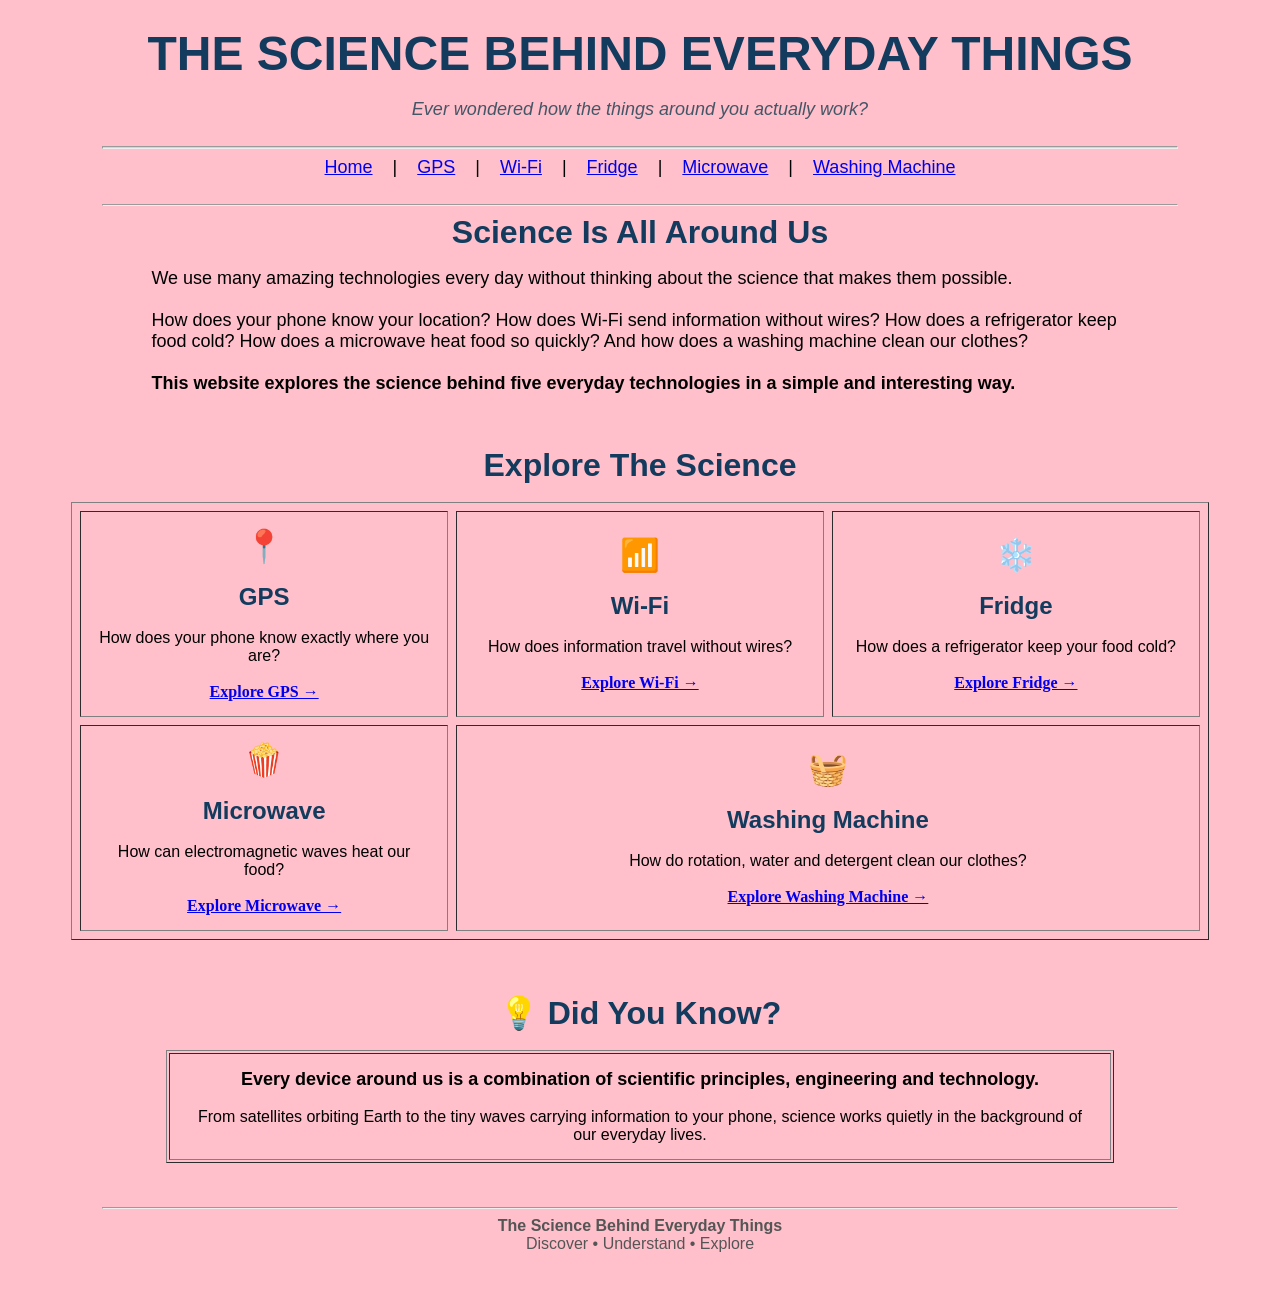
==== index.html @ 1e0223cb "Uploading Project" ====
<!DOCTYPE html>
<html>

<head>
    <title>The Science Behind Everyday Things</title>
</head>

<body bgcolor="pink">

    <!-- Header -->
    <center>
        <br>
        <font face="Arial" size="7" color="#123B5D">
            <b>THE SCIENCE BEHIND EVERYDAY THINGS</b>
        </font>

        <br><br>

        <font face="Arial" size="4" color="#456">
            <i>Ever wondered how the things around you actually work?</i>
        </font>

        <br><br>
        <hr width="85%" size="3">
    </center>


    <!-- Navigation -->
    <center>
        <font face="Arial" size="4">
            <a href="index.html">Home</a>
            &nbsp;&nbsp; | &nbsp;&nbsp;
            <a href="gps.html">GPS</a>
            &nbsp;&nbsp; | &nbsp;&nbsp;
            <a href="wifi.html">Wi-Fi</a>
            &nbsp;&nbsp; | &nbsp;&nbsp;
            <a href="fridge.html">Fridge</a>
            &nbsp;&nbsp; | &nbsp;&nbsp;
            <a href="microwave.html">Microwave</a>
            &nbsp;&nbsp; | &nbsp;&nbsp;
            <a href="washing-machine.html">Washing Machine</a>
        </font>
    </center>

    <br>
    <hr width="85%">


    <!-- Introduction -->
    <center>
        <font face="Arial" size="6" color="#123B5D">
            <b>Science Is All Around Us</b>
        </font>
    </center>

    <table width="80%" align="center" cellpadding="15">
        <tr>
            <td>
                <font face="Arial" size="4">
                    We use many amazing technologies every day without
                    thinking about the science that makes them possible.

                    <br><br>

                    How does your phone know your location?
                    How does Wi-Fi send information without wires?
                    How does a refrigerator keep food cold?
                    How does a microwave heat food so quickly?
                    And how does a washing machine clean our clothes?

                    <br><br>

                    <b>This website explores the science behind five
                    everyday technologies in a simple and interesting way.</b>
                </font>
            </td>
        </tr>
    </table>


    <br><br>

    <!-- Topics -->
    <center>
        <font face="Arial" size="6" color="#123B5D">
            <b>Explore The Science</b>
        </font>

        <br><br>

        <table border="1" cellpadding="15" cellspacing="8" width="90%">

            <tr>

                <!-- GPS -->
                <td align="center" width="20%">
                    <font size="6">📍</font>
                    <br><br>

                    <font face="Arial" size="5" color="#123B5D">
                        <b>GPS</b>
                    </font>

                    <br><br>

                    <font face="Arial" size="3">
                        How does your phone know exactly
                        where you are?
                    </font>

                    <br><br>

                    <a href="gps.html">
                        <b>Explore GPS →</b>
                    </a>
                </td>


                <!-- Wi-Fi -->
                <td align="center" width="20%">
                    <font size="6">📶</font>
                    <br><br>

                    <font face="Arial" size="5" color="#123B5D">
                        <b>Wi-Fi</b>
                    </font>

                    <br><br>

                    <font face="Arial" size="3">
                        How does information travel
                        without wires?
                    </font>

                    <br><br>

                    <a href="wifi.html">
                        <b>Explore Wi-Fi →</b>
                    </a>
                </td>


                <!-- Fridge -->
                <td align="center" width="20%">
                    <font size="6">❄️</font>
                    <br><br>

                    <font face="Arial" size="5" color="#123B5D">
                        <b>Fridge</b>
                    </font>

                    <br><br>

                    <font face="Arial" size="3">
                        How does a refrigerator keep
                        your food cold?
                    </font>

                    <br><br>

                    <a href="fridge.html">
                        <b>Explore Fridge →</b>
                    </a>
                </td>

            </tr>


            <tr>

                <!-- Microwave -->
                <td align="center" colspan="1">
                    <font size="6">🍿</font>
                    <br><br>

                    <font face="Arial" size="5" color="#123B5D">
                        <b>Microwave</b>
                    </font>

                    <br><br>

                    <font face="Arial" size="3">
                        How can electromagnetic waves
                        heat our food?
                    </font>

                    <br><br>

                    <a href="microwave.html">
                        <b>Explore Microwave →</b>
                    </a>
                </td>


                <!-- Washing Machine -->
                <td align="center" colspan="2">
                    <font size="6">🧺</font>
                    <br><br>

                    <font face="Arial" size="5" color="#123B5D">
                        <b>Washing Machine</b>
                    </font>

                    <br><br>

                    <font face="Arial" size="3">
                        How do rotation, water and detergent
                        clean our clothes?
                    </font>

                    <br><br>

                    <a href="washing-machine.html">
                        <b>Explore Washing Machine →</b>
                    </a>
                </td>

            </tr>

        </table>
    </center>


    <br><br><br>

    <!-- Did You Know -->
    <center>

        <font face="Arial" size="6" color="#123B5D">
            <b>💡 Did You Know?</b>
        </font>

        <br><br>

        <table border="1" cellpadding="15" width="75%">
            <tr>
                <td align="center">

                    <font face="Arial" size="4">
                        <b>
                            Every device around us is a combination
                            of scientific principles, engineering
                            and technology.
                        </b>
                    </font>

                    <br><br>

                    <font face="Arial" size="3">
                        From satellites orbiting Earth to the tiny
                        waves carrying information to your phone,
                        science works quietly in the background
                        of our everyday lives.
                    </font>

                </td>
            </tr>
        </table>

    </center>


    <br><br>

    <!-- Footer -->
    <hr width="85%">

    <center>
        <font face="Arial" size="3" color="#555555">
            <b>The Science Behind Everyday Things</b>
            <br>
            Discover • Understand • Explore
            <br><br>
        </font>
    </center>

    <br>

</body>
</html>
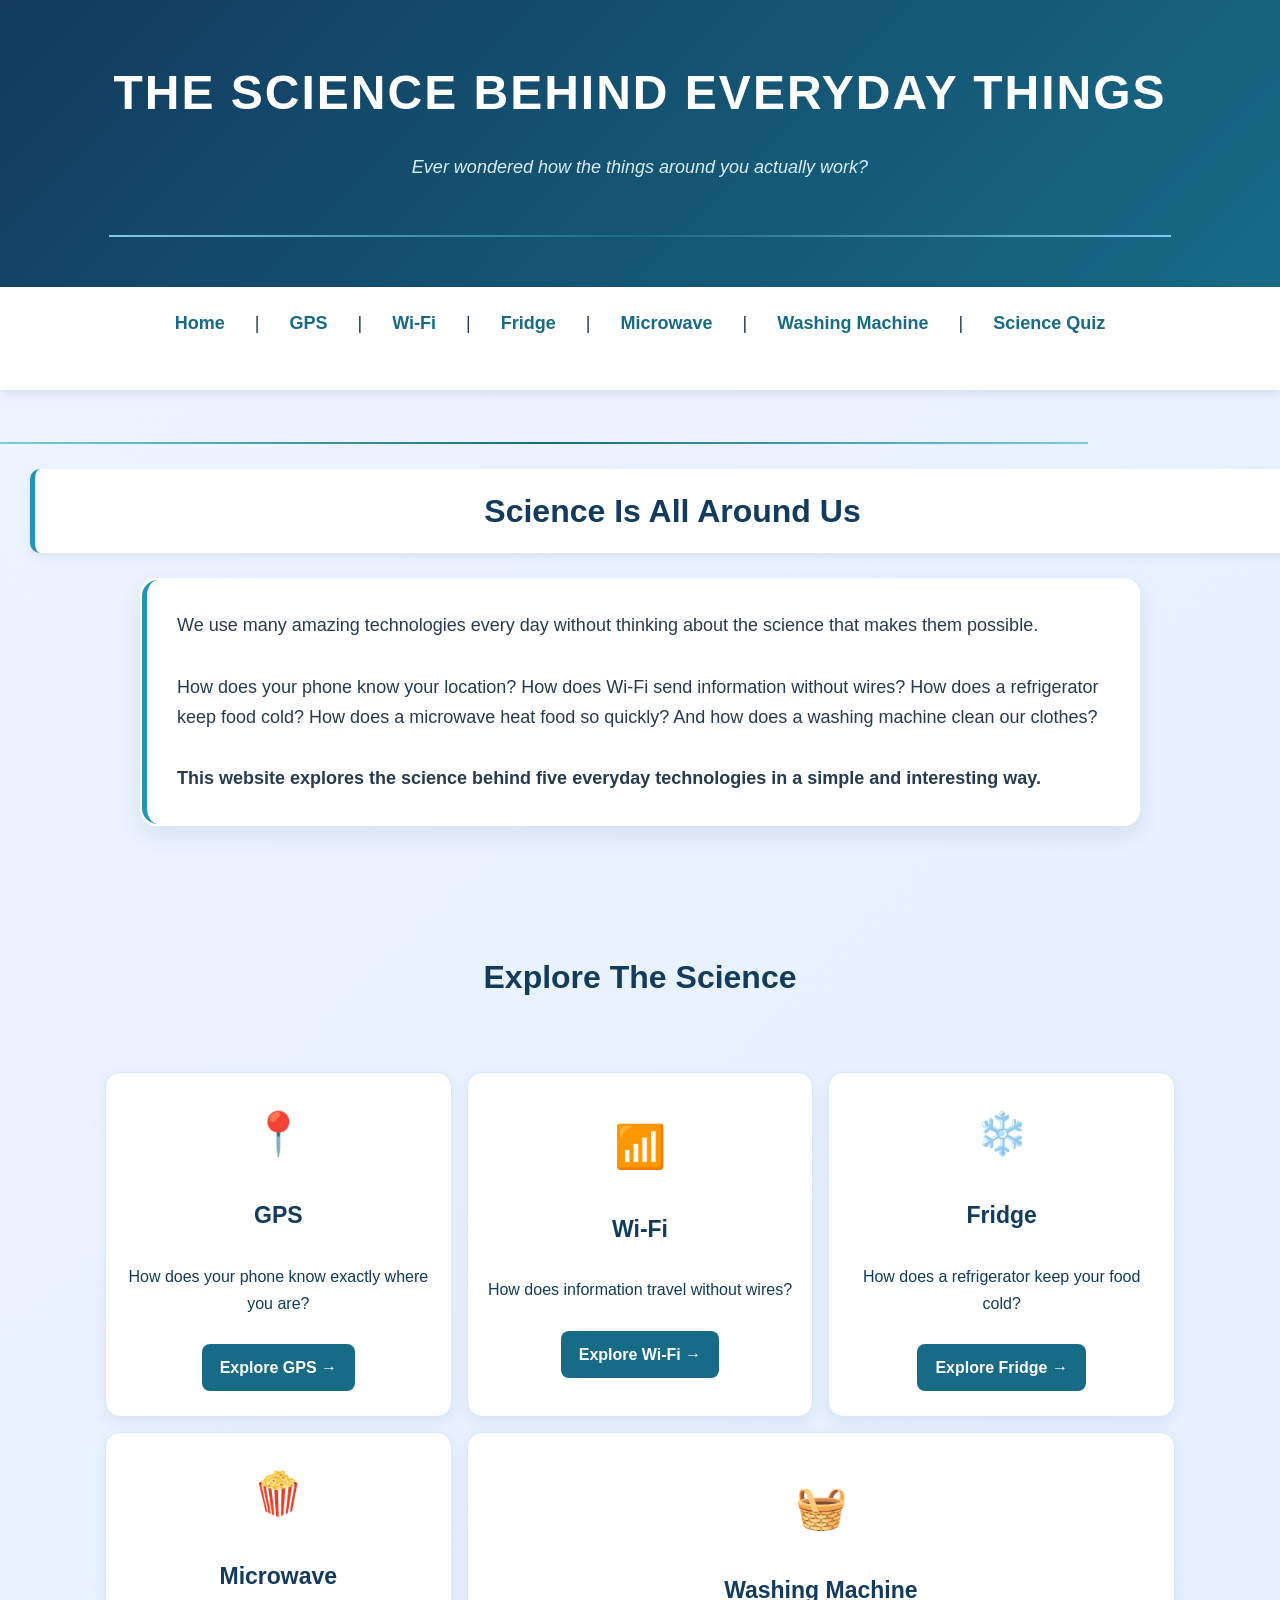
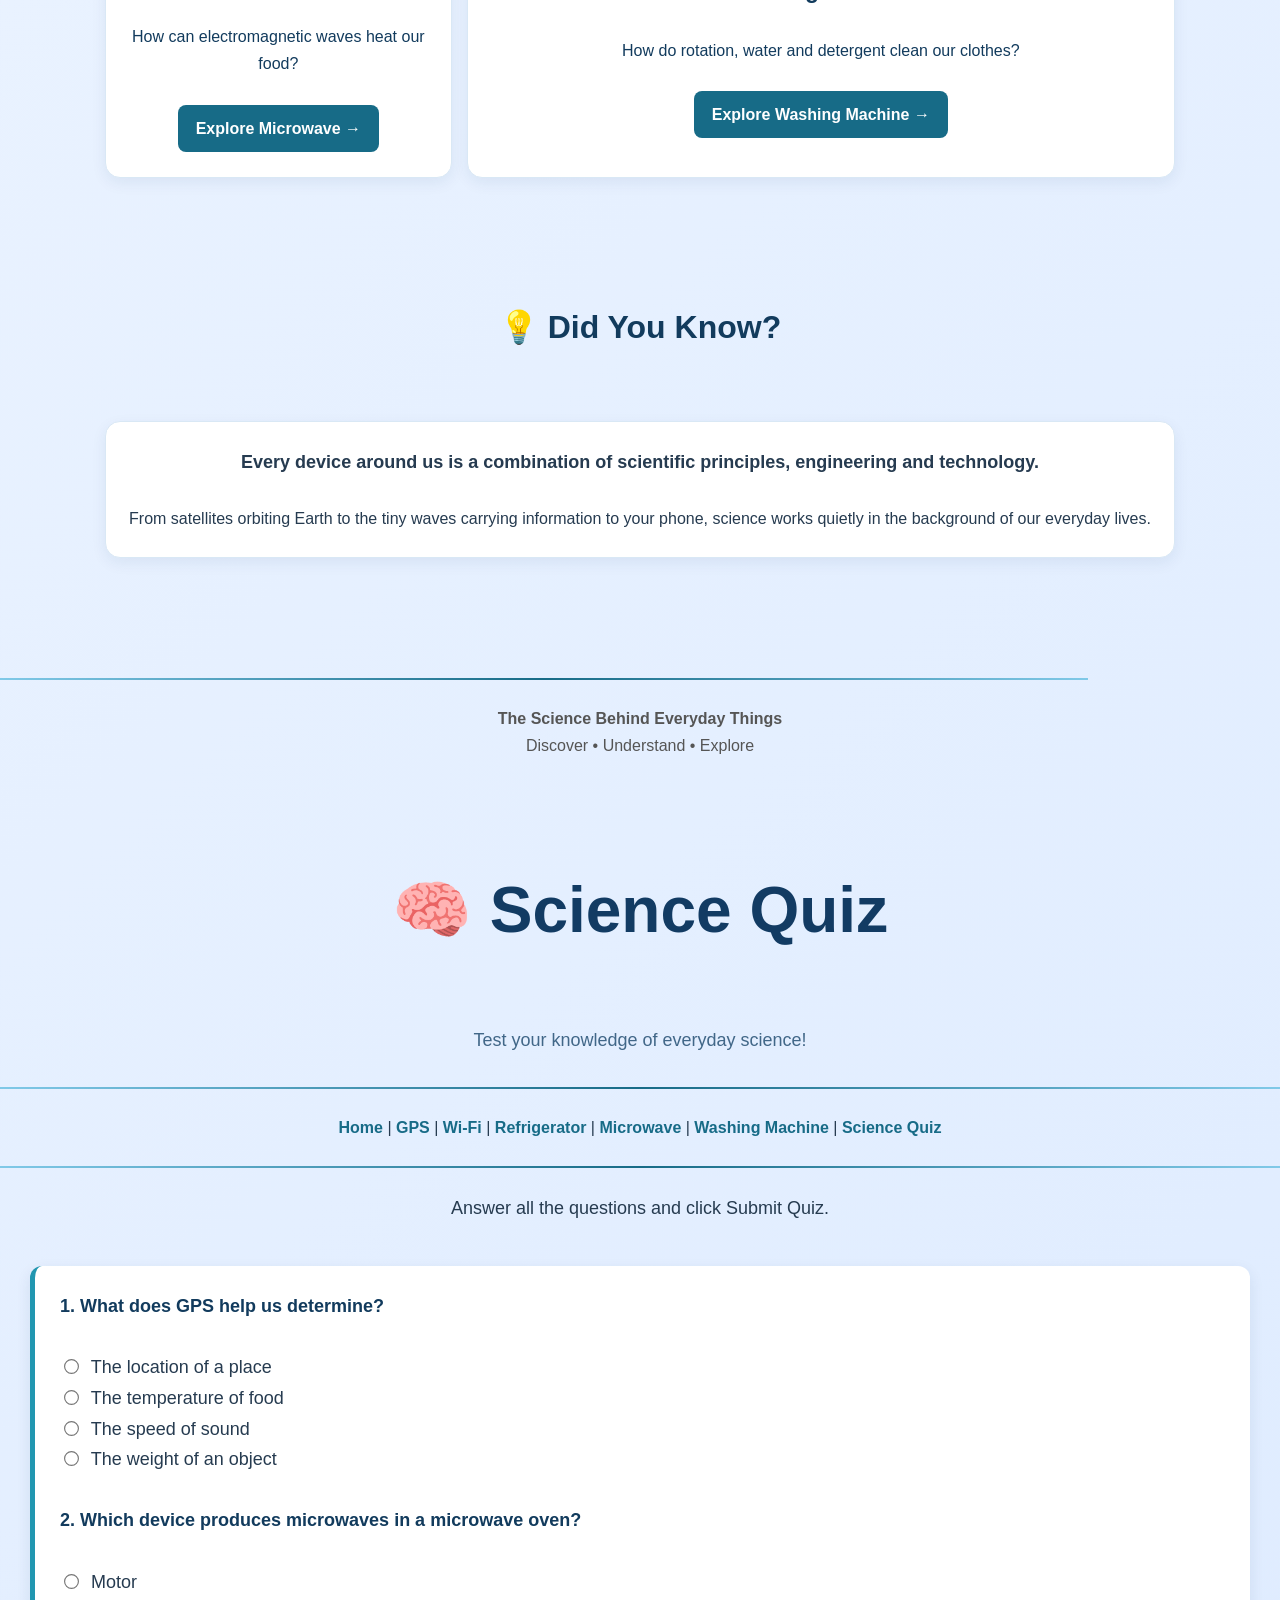
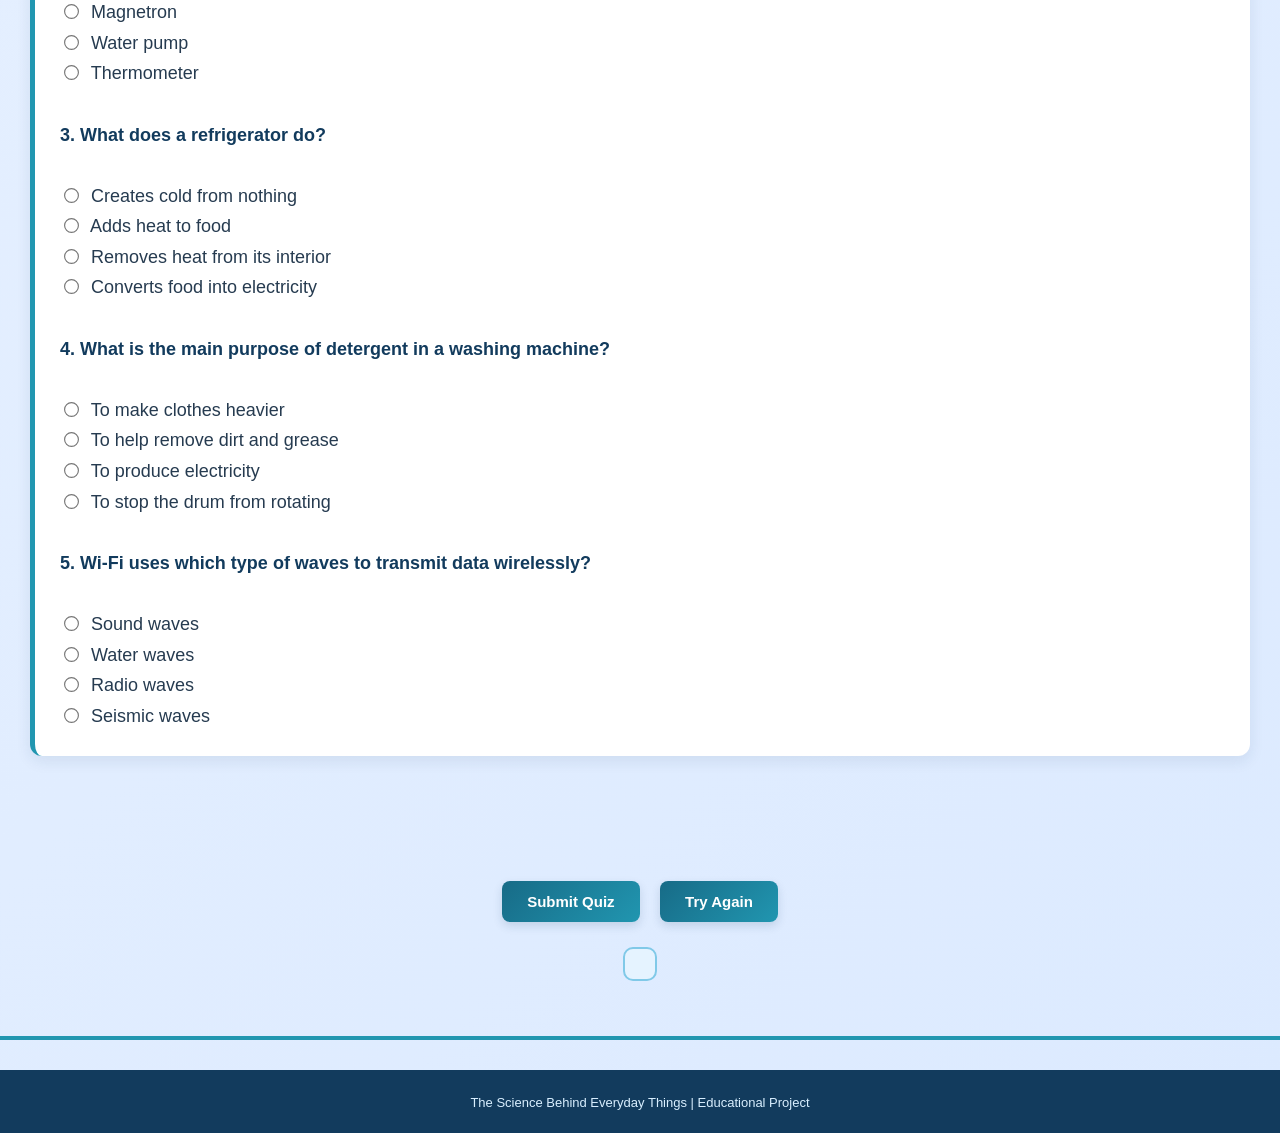
==== commit 166f33a1: "Updated" ====
--- a/index.html
+++ b/index.html
@@ -1,8 +1,278 @@
+
 <!DOCTYPE html>
 <html>
 
 <head>
     <title>The Science Behind Everyday Things</title>
+
+    <style>
+        /* ===== GLOBAL STYLING ===== */
+
+        * {
+            box-sizing: border-box;
+        }
+
+        body {
+            margin: 0;
+            padding: 0;
+            background: linear-gradient(135deg, #eef5ff, #dceaff);
+            font-family: Arial, sans-serif;
+            color: #263b50;
+            line-height: 1.7;
+        }
+
+        center {
+            width: 100%;
+        }
+
+        /* ===== MAIN HEADER ===== */
+
+        body > center:first-child {
+            padding: 45px 20px 25px;
+            background: linear-gradient(135deg, #123b5d, #176b87);
+            color: white;
+        }
+
+        body > center:first-child font[size="7"] {
+            color: white !important;
+            letter-spacing: 2px;
+            line-height: 1.3;
+        }
+
+        body > center:first-child font[size="4"] {
+            color: #d8efff !important;
+        }
+
+        hr {
+            border: none;
+            height: 2px;
+            background: linear-gradient(to right, transparent, #80c9e8, transparent);
+            margin: 25px auto;
+        }
+
+        /* ===== NAVIGATION BAR ===== */
+
+        body > center:nth-of-type(2) {
+            background: #ffffff;
+            padding: 20px 10px;
+            box-shadow: 0 4px 15px rgba(18, 59, 93, 0.10);
+            position: sticky;
+            top: 0;
+            z-index: 100;
+        }
+
+        a {
+            color: #176b87;
+            text-decoration: none;
+            font-weight: bold;
+            transition: all 0.3s ease;
+        }
+
+        body > center:nth-of-type(2) a {
+            padding: 9px 13px;
+            border-radius: 7px;
+        }
+
+        a:hover {
+            color: #ffffff;
+            background: #176b87;
+        }
+
+        /* ===== SECTION HEADINGS ===== */
+
+        body > center:nth-of-type(3),
+        body > center:nth-of-type(4) {
+            margin-top: 45px;
+        }
+
+        body > center:nth-of-type(3) font,
+        body > center:nth-of-type(4) font {
+            color: #123b5d !important;
+        }
+
+        /* ===== INTRODUCTION SECTION ===== */
+
+        table {
+            border-collapse: separate;
+        }
+
+        body > table {
+            width: 80%;
+            max-width: 1000px;
+            margin: 25px auto;
+            background: #ffffff;
+            border-radius: 16px;
+            box-shadow: 0 8px 25px rgba(18, 59, 93, 0.10);
+            overflow: hidden;
+        }
+
+        body > table td {
+            padding: 30px;
+            border-left: 5px solid #2196b0;
+            border-radius: 16px;
+        }
+
+        /* ===== TOPIC CARDS ===== */
+
+        body table[border="1"] {
+            width: 90%;
+            max-width: 1100px;
+            margin: 25px auto;
+            border: none;
+            border-spacing: 15px;
+        }
+
+        body table[border="1"] td {
+            background: #ffffff;
+            border: 1px solid #d9e8f5;
+            border-radius: 15px;
+            padding: 25px 18px;
+            vertical-align: middle;
+            box-shadow: 0 5px 15px rgba(18, 59, 93, 0.07);
+            transition: transform 0.3s ease, box-shadow 0.3s ease;
+        }
+
+        body table[border="1"] td:hover {
+            transform: translateY(-8px);
+            box-shadow: 0 12px 25px rgba(18, 59, 93, 0.16);
+            border-color: #55b9d8;
+        }
+
+        body table[border="1"] td font[size="6"] {
+            font-size: 42px;
+        }
+
+        body table[border="1"] td font[size="5"] {
+            color: #123b5d !important;
+            font-size: 23px;
+        }
+
+        body table[border="1"] td a {
+            display: inline-block;
+            background: #176b87;
+            color: #ffffff;
+            padding: 10px 18px;
+            border-radius: 8px;
+            transition: all 0.3s ease;
+        }
+
+        body table[border="1"] td a:hover {
+            background: #123b5d;
+            transform: scale(1.05);
+        }
+
+        /* ===== DID YOU KNOW SECTION ===== */
+
+        body > center:nth-last-of-type(2) {
+            margin-top: 45px;
+        }
+
+        body > center:nth-last-of-type(2) font[size="6"] {
+            color: #123b5d !important;
+        }
+
+        body > center:nth-last-of-type(2) table {
+            width: 75%;
+            max-width: 900px;
+            margin: 20px auto;
+            background: linear-gradient(135deg, #ffffff, #e4f4ff);
+            border: none;
+            border-radius: 15px;
+            box-shadow: 0 8px 22px rgba(18, 59, 93, 0.10);
+        }
+
+        body > center:nth-last-of-type(2) table td {
+            padding: 30px;
+        }
+
+        /* ===== FOOTER ===== */
+
+        body > hr:last-of-type {
+            margin-top: 55px;
+            margin-bottom: 0;
+            width: 100%;
+            height: 4px;
+            background: #2196b0;
+        }
+
+        body > center:last-of-type {
+            background: #123b5d;
+            padding: 30px 15px;
+            color: #ffffff;
+        }
+
+        body > center:last-of-type font {
+            color: #dceeff !important;
+        }
+
+        /* ===== RESPONSIVE DESIGN ===== */
+
+        @media (max-width: 768px) {
+
+            body > center:first-child font[size="7"] {
+                font-size: 28px;
+            }
+
+            body > center:nth-of-type(2) {
+                position: relative;
+                line-height: 2.5;
+            }
+
+            body > table {
+                width: 92%;
+            }
+
+            body table[border="1"] {
+                width: 95%;
+                border-spacing: 8px;
+            }
+
+            body table[border="1"] td {
+                padding: 15px 8px;
+            }
+
+            body > center:nth-last-of-type(2) table {
+                width: 90%;
+            }
+
+            body > center:nth-last-of-type(2) table td {
+                padding: 20px;
+            }
+        }
+
+        @media (max-width: 480px) {
+
+            body > center:first-child {
+                padding: 30px 12px;
+            }
+
+            body > center:first-child font[size="7"] {
+                font-size: 23px;
+            }
+
+            body table[border="1"] {
+                border-spacing: 5px;
+            }
+
+            body table[border="1"] td {
+                padding: 12px 5px;
+            }
+
+            body table[border="1"] td font[size="3"] {
+                font-size: 12px;
+            }
+
+            body table[border="1"] td font[size="5"] {
+                font-size: 17px;
+            }
+
+            body table[border="1"] td a {
+                padding: 8px;
+                font-size: 12px;
+            }
+        }
+
+    </style>
 </head>
 
 <body bgcolor="pink">
@@ -24,7 +294,7 @@
         <hr width="85%" size="3">
     </center>
 
-
+    
     <!-- Navigation -->
     <center>
         <font face="Arial" size="4">
@@ -39,6 +309,12 @@
             <a href="microwave.html">Microwave</a>
             &nbsp;&nbsp; | &nbsp;&nbsp;
             <a href="washing-machine.html">Washing Machine</a>
+            &nbsp;&nbsp; | &nbsp;&nbsp;
+            <a href="quiz.html">Science Quiz</a>
+            <br><br>
+
+        
+    
         </font>
     </center>
 
@@ -275,6 +551,329 @@
     </center>
 
     <br>
+    <!DOCTYPE html>
+<html>
+<head>
+    <title>Science Quiz</title>
+
+    <style>
+        body {
+            margin: 0;
+            padding: 0;
+            font-family: Arial, sans-serif;
+            background: linear-gradient(135deg, #eef5ff, #dceaff);
+            color: #263b50;
+            line-height: 1.7;
+        }
+
+        /* Header */
+        body > center:first-of-type {
+            background: linear-gradient(135deg, #123b5d, #176b87);
+            padding: 35px 15px 25px;
+            color: white;
+        }
+
+        body > center:first-of-type h1 {
+            color: white;
+            margin: 0 0 10px;
+        }
+
+        body > center:first-of-type font {
+            color: #d9efff !important;
+        }
+
+        /* Navigation Bar */
+        body > center:nth-of-type(2) {
+            background: white;
+            padding: 15px 10px;
+            position: sticky;
+            top: 0;
+            z-index: 100;
+            box-shadow: 0 3px 10px rgba(0, 0, 0, 0.1);
+        }
+
+        a {
+            color: #176b87;
+            text-decoration: none;
+            font-weight: bold;
+            transition: 0.3s;
+        }
+
+        a:hover {
+            color: #2196b0;
+            text-decoration: underline;
+        }
+
+        body > center:nth-of-type(2) a {
+            display: inline-block;
+            padding: 6px 10px;
+            border-radius: 6px;
+        }
+
+        body > center:nth-of-type(2) a:hover {
+            background: #176b87;
+            color: white;
+            text-decoration: none;
+        }
+
+        /* Horizontal Lines */
+        hr {
+            border: none;
+            height: 2px;
+            background: linear-gradient(to right, #80c9e8, #176b87, #80c9e8);
+            margin: 25px 0;
+        }
+
+        /* Quiz Instructions */
+        body > center:nth-of-type(3) {
+            background: white;
+            margin: 25px 30px 10px;
+            padding: 15px;
+            border-radius: 10px;
+            box-shadow: 0 4px 12px rgba(18, 59, 93, 0.08);
+            border-left: 5px solid #2196b0;
+        }
+
+        /* Quiz Questions */
+        body > font {
+            display: block;
+            background: white;
+            margin: 15px 30px;
+            padding: 25px;
+            border-radius: 12px;
+            border-left: 5px solid #2196b0;
+            box-shadow: 0 5px 15px rgba(18, 59, 93, 0.09);
+        }
+
+        body > font b {
+            color: #123b5d;
+            font-size: 18px;
+        }
+
+        input[type="radio"] {
+            accent-color: #176b87;
+            margin: 8px 8px 8px 5px;
+            cursor: pointer;
+            transform: scale(1.15);
+        }
+
+        input[type="radio"]:hover {
+            accent-color: #2196b0;
+        }
+
+        /* Buttons */
+        button {
+            background: linear-gradient(135deg, #176b87, #2196b0);
+            color: white;
+            border: none;
+            padding: 12px 25px;
+            margin: 10px 8px;
+            border-radius: 8px;
+            font-size: 15px;
+            font-weight: bold;
+            cursor: pointer;
+            box-shadow: 0 4px 10px rgba(18, 59, 93, 0.15);
+            transition: 0.3s;
+        }
+
+        button:hover {
+            background: #123b5d;
+            transform: translateY(-2px);
+            box-shadow: 0 6px 14px rgba(18, 59, 93, 0.2);
+        }
+
+        button:active {
+            transform: scale(0.97);
+        }
+
+        /* Result */
+        #result {
+            color: #123b5d;
+            background: #e5f3ff;
+            padding: 15px;
+            margin: 15px auto;
+            width: fit-content;
+            max-width: 90%;
+            border-radius: 10px;
+            border: 2px solid #80c9e8;
+        }
+
+        /* Footer */
+        body > center:last-of-type {
+            background: #123b5d;
+            color: #d9efff;
+            padding: 18px 10px;
+            margin-top: 30px;
+        }
+
+        body > center:last-of-type font {
+            color: #d9efff !important;
+        }
+
+        /* Responsive Design */
+        @media (max-width: 768px) {
+            body > center:nth-of-type(2) {
+                position: relative;
+                line-height: 2.5;
+            }
+
+            body > center:nth-of-type(3) {
+                margin: 20px 15px 10px;
+            }
+
+            body > font {
+                margin: 15px;
+                padding: 20px;
+            }
+
+            body > font b {
+                font-size: 16px;
+            }
+
+            button {
+                padding: 10px 20px;
+            }
+        }
+
+        @media (max-width: 480px) {
+            h1 {
+                font-size: 26px;
+            }
+
+            body > center:nth-of-type(2) a {
+                padding: 4px 6px;
+                font-size: 13px;
+            }
+
+            body > font {
+                padding: 15px;
+                font-size: 15px !important;
+            }
+
+            body > font b {
+                font-size: 15px;
+            }
+
+            button {
+                padding: 10px 16px;
+                font-size: 14px;
+            }
+        }
+    </style>
+</head>
+
+<body bgcolor="#F4F9FF">
+
+    <center>
+        <font face="Arial" color="#123B63" size="6">
+            <h1>🧠 Science Quiz</h1>
+        </font>
+
+        <font face="Arial" color="#416788" size="4">
+            Test your knowledge of everyday science!
+        </font>
+    </center>
+
+    <hr color="#75AADB" size="3">
+
+    <!-- Navigation -->
+    <center>
+        <font face="Arial" size="3">
+            <a href="index.html">Home</a> |
+            <a href="gps.html">GPS</a> |
+            <a href="wifi.html">Wi-Fi</a> |
+            <a href="fridge.html">Refrigerator</a> |
+            <a href="microwave.html">Microwave</a> |
+            <a href="washing-machine.html">Washing Machine</a> |
+            <a href="quiz.html">Science Quiz</a>
+        </font>
+    </center>
+
+    <hr color="#75AADB">
+
+    <center>
+        <font face="Arial" size="4">
+            Answer all the questions and click Submit Quiz.
+        </font>
+    </center>
+
+    <br>
+
+    <!-- Question 1 -->
+    <font face="Arial" size="4">
+        <b>1. What does GPS help us determine?</b>
+        <br><br>
+
+        <input type="radio" name="q1" value="a"> The location of a place<br>
+        <input type="radio" name="q1" value="b"> The temperature of food<br>
+        <input type="radio" name="q1" value="c"> The speed of sound<br>
+        <input type="radio" name="q1" value="d"> The weight of an object<br>
+
+        <br>
+
+        <!-- Question 2 -->
+        <b>2. Which device produces microwaves in a microwave oven?</b>
+        <br><br>
+
+        <input type="radio" name="q2" value="a"> Motor<br>
+        <input type="radio" name="q2" value="b"> Magnetron<br>
+        <input type="radio" name="q2" value="c"> Water pump<br>
+        <input type="radio" name="q2" value="d"> Thermometer<br>
+
+        <br>
+
+        <!-- Question 3 -->
+        <b>3. What does a refrigerator do?</b>
+        <br><br>
+
+        <input type="radio" name="q3" value="a"> Creates cold from nothing<br>
+        <input type="radio" name="q3" value="b"> Adds heat to food<br>
+        <input type="radio" name="q3" value="c"> Removes heat from its interior<br>
+        <input type="radio" name="q3" value="d"> Converts food into electricity<br>
+
+        <br>
+
+        <!-- Question 4 -->
+        <b>4. What is the main purpose of detergent in a washing machine?</b>
+        <br><br>
+
+        <input type="radio" name="q4" value="a"> To make clothes heavier<br>
+        <input type="radio" name="q4" value="b"> To help remove dirt and grease<br>
+        <input type="radio" name="q4" value="c"> To produce electricity<br>
+        <input type="radio" name="q4" value="d"> To stop the drum from rotating<br>
+
+        <br>
+
+        <!-- Question 5 -->
+        <b>5. Wi-Fi uses which type of waves to transmit data wirelessly?</b>
+        <br><br>
+
+        <input type="radio" name="q5" value="a"> Sound waves<br>
+        <input type="radio" name="q5" value="b"> Water waves<br>
+        <input type="radio" name="q5" value="c"> Radio waves<br>
+        <input type="radio" name="q5" value="d"> Seismic waves<br>
+    </font>
+
+    <br><br>
+
+    <center>
+        <button onclick="checkQuiz()">Submit Quiz</button>
+        <button onclick="resetQuiz()">Try Again</button>
+
+        <h2 id="result"></h2>
+    </center>
+
+    <!-- JavaScript -->
+    
+    <hr color="#75AADB">
+
+    <center>
+        <font face="Arial" color="#416788" size="2">
+            The Science Behind Everyday Things | Educational Project
+        </font>
+    </center>
+
+    
 
 </body>
 </html>
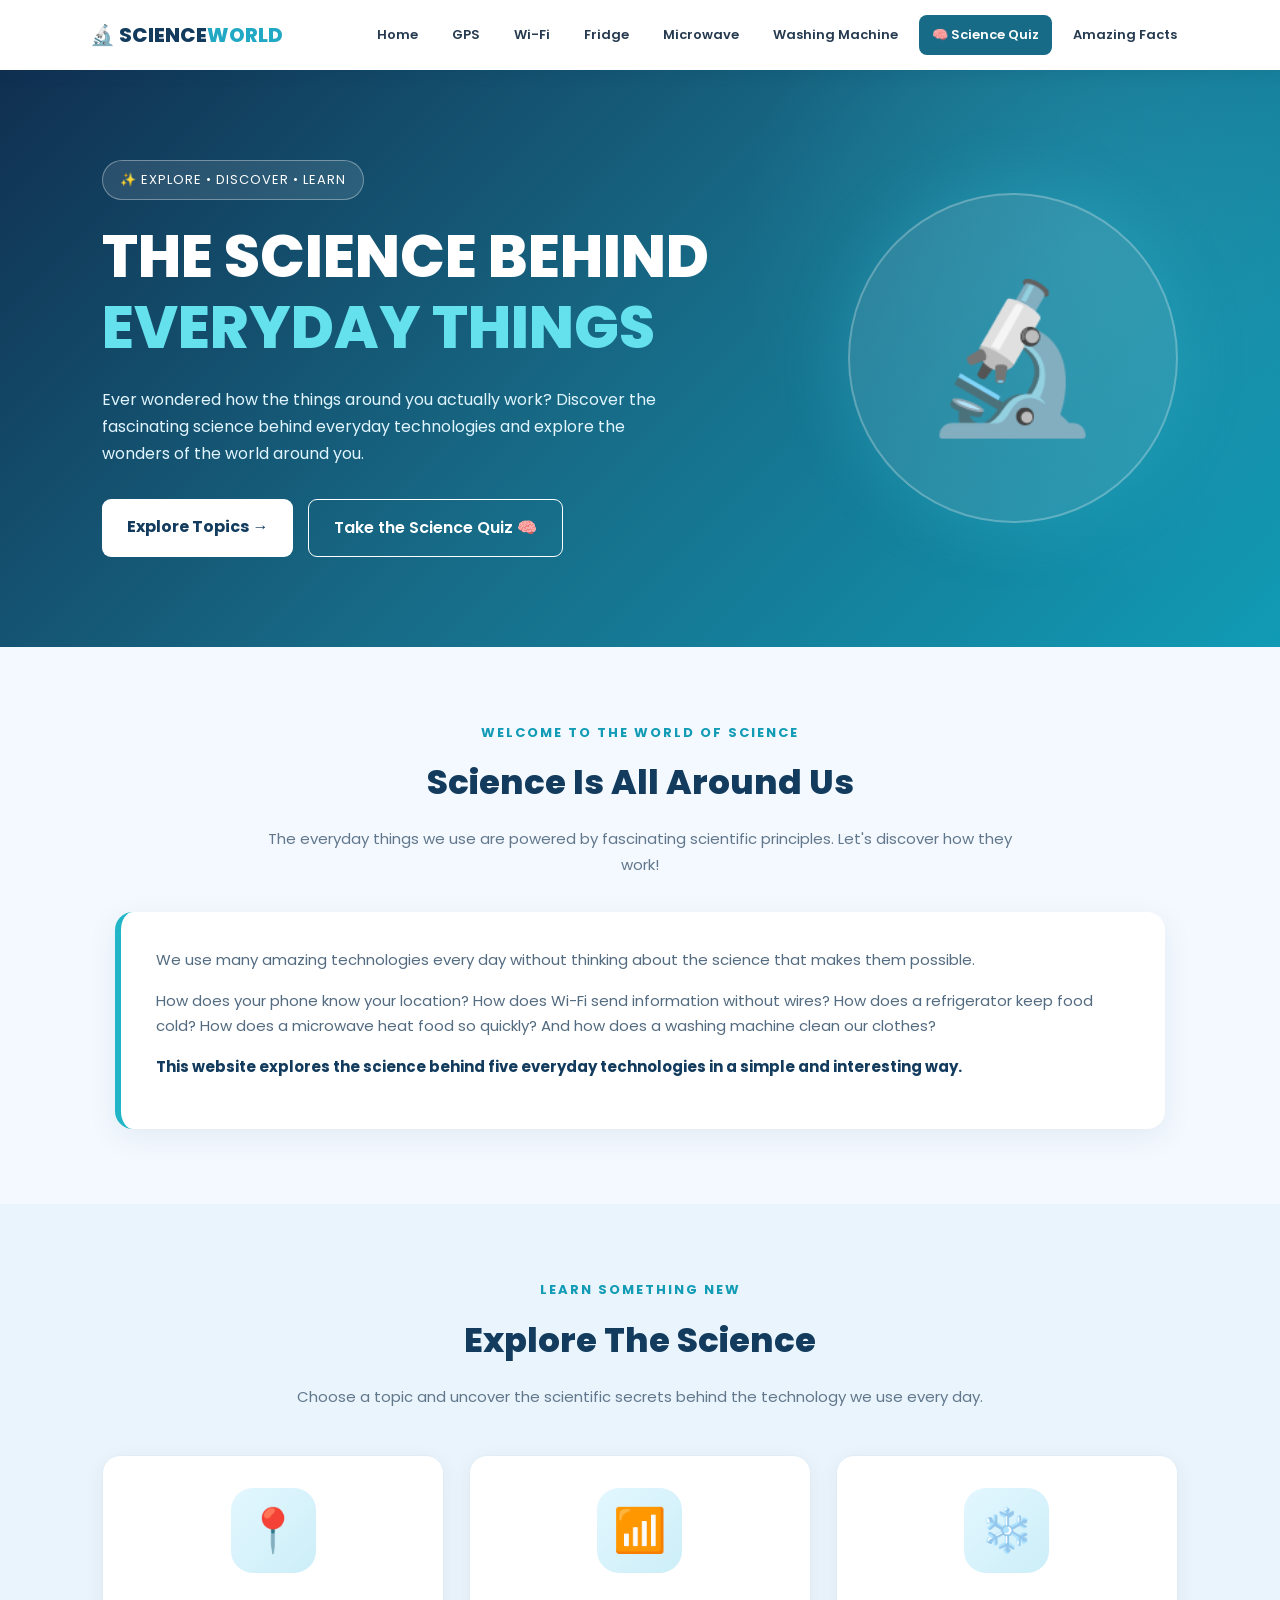
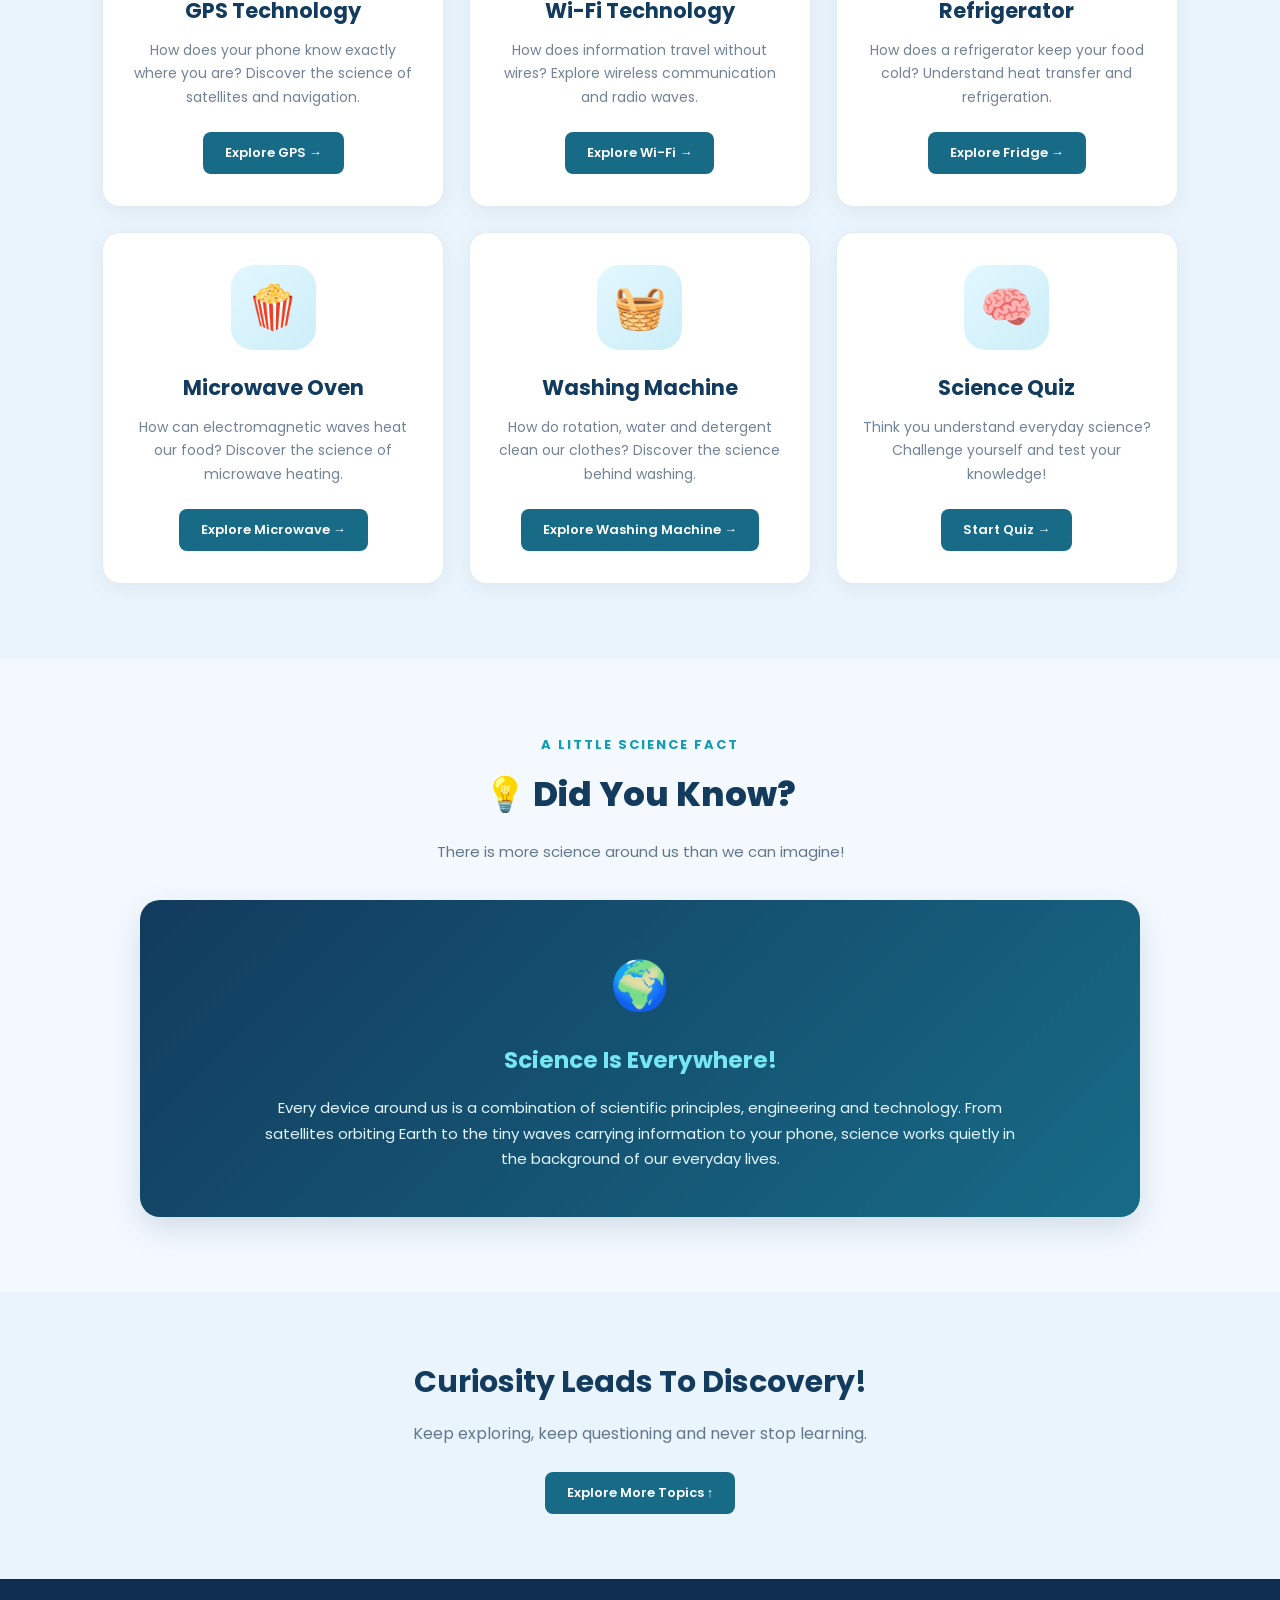
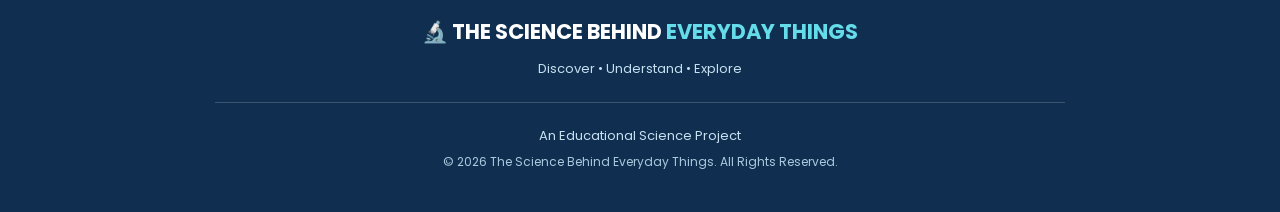
==== commit 3e7c2645: "Updated" ====
--- a/index.html
+++ b/index.html
@@ -1,879 +1,891 @@
-
 <!DOCTYPE html>
-<html>
+<html lang="en">
 
 <head>
+    <meta charset="UTF-8">
+    <meta name="viewport" content="width=device-width, initial-scale=1.0">
+
     <title>The Science Behind Everyday Things</title>
 
+    <link rel="preconnect" href="https://fonts.googleapis.com">
+    <link rel="preconnect" href="https://fonts.gstatic.com" crossorigin>
+    <link href="https://fonts.googleapis.com/css2?family=Poppins:wght@400;500;600;700;800&display=swap" rel="stylesheet">
+
     <style>
-        /* ===== GLOBAL STYLING ===== */
+
+        /* ===== GENERAL STYLING ===== */
 
         * {
-            box-sizing: border-box;
-        }
-
-        body {
             margin: 0;
             padding: 0;
-            background: linear-gradient(135deg, #eef5ff, #dceaff);
-            font-family: Arial, sans-serif;
+            box-sizing: border-box;
+            scroll-behavior: smooth;
+        }
+
+        body {
+            font-family: 'Poppins', Arial, sans-serif;
+            background: #f4f9ff;
             color: #263b50;
             line-height: 1.7;
         }
 
-        center {
-            width: 100%;
-        }
-
-        /* ===== MAIN HEADER ===== */
-
-        body > center:first-child {
-            padding: 45px 20px 25px;
+        a {
+            text-decoration: none;
+        }
+
+        /* ===== NAVIGATION BAR ===== */
+
+        nav {
+            background: rgba(255, 255, 255, 0.97);
+            padding: 15px 7%;
+            display: flex;
+            justify-content: space-between;
+            align-items: center;
+            flex-wrap: wrap;
+            gap: 15px;
+            position: sticky;
+            top: 0;
+            z-index: 1000;
+            box-shadow: 0 3px 15px rgba(18, 59, 93, 0.10);
+        }
+
+        .logo {
+            font-size: 20px;
+            font-weight: 800;
+            color: #123b5d;
+        }
+
+        .logo span {
+            color: #21a8c4;
+        }
+
+        .nav-links {
+            display: flex;
+            align-items: center;
+            flex-wrap: wrap;
+            gap: 8px;
+        }
+
+        .nav-links a {
+            color: #263b50;
+            font-size: 13px;
+            font-weight: 600;
+            padding: 9px 13px;
+            border-radius: 8px;
+            transition: 0.3s;
+        }
+
+        .nav-links a:hover {
+            background: #e5f5fc;
+            color: #087e9b;
+        }
+
+        .nav-links .quiz-link {
+            background: #176b87;
+            color: white;
+        }
+
+        .nav-links .quiz-link:hover {
+            background: #123b5d;
+            color: white;
+        }
+
+        /* ===== HERO SECTION ===== */
+
+        .hero {
+            min-height: 510px;
+            padding: 90px 8%;
+            display: flex;
+            align-items: center;
+            justify-content: space-between;
+            gap: 40px;
+            background:
+                radial-gradient(circle at 85% 30%, rgba(65, 203, 226, 0.22), transparent 30%),
+                linear-gradient(135deg, #102f50, #176b87, #119bb5);
+            color: white;
+            overflow: hidden;
+        }
+
+        .hero-content {
+            max-width: 680px;
+        }
+
+        .hero-tag {
+            display: inline-block;
+            padding: 8px 17px;
+            border: 1px solid rgba(255,255,255,0.35);
+            background: rgba(255,255,255,0.10);
+            border-radius: 30px;
+            font-size: 13px;
+            margin-bottom: 22px;
+            letter-spacing: 1px;
+        }
+
+        .hero h1 {
+            font-size: clamp(36px, 5vw, 59px);
+            line-height: 1.2;
+            font-weight: 800;
+            margin-bottom: 22px;
+        }
+
+        .hero h1 span {
+            color: #65e0ed;
+        }
+
+        .hero p {
+            font-size: 16px;
+            color: #e1f5ff;
+            max-width: 570px;
+            margin-bottom: 32px;
+        }
+
+        .hero-buttons {
+            display: flex;
+            gap: 15px;
+            flex-wrap: wrap;
+        }
+
+        .primary-btn {
+            display: inline-block;
+            background: #ffffff;
+            color: #123b5d;
+            padding: 14px 25px;
+            border-radius: 9px;
+            font-weight: 700;
+            transition: 0.3s;
+        }
+
+        .primary-btn:hover {
+            background: #65e0ed;
+            transform: translateY(-4px);
+        }
+
+        .secondary-btn {
+            display: inline-block;
+            border: 1px solid white;
+            color: white;
+            padding: 14px 25px;
+            border-radius: 9px;
+            font-weight: 600;
+            transition: 0.3s;
+        }
+
+        .secondary-btn:hover {
+            background: rgba(255,255,255,0.15);
+            transform: translateY(-4px);
+        }
+
+        .hero-visual {
+            width: 330px;
+            height: 330px;
+            min-width: 250px;
+            border-radius: 50%;
+            border: 2px solid rgba(255,255,255,0.25);
+            background: rgba(255,255,255,0.09);
+            display: flex;
+            align-items: center;
+            justify-content: center;
+            font-size: 145px;
+            box-shadow: 0 0 70px rgba(73, 218, 240, 0.18);
+            animation: float 4s ease-in-out infinite;
+        }
+
+        @keyframes float {
+            0%, 100% {
+                transform: translateY(0);
+            }
+            50% {
+                transform: translateY(-14px);
+            }
+        }
+
+        /* ===== INTRODUCTION ===== */
+
+        .intro-section {
+            padding: 75px 8%;
+            text-align: center;
+        }
+
+        .section-tag {
+            color: #119bb5;
+            font-size: 13px;
+            font-weight: 700;
+            letter-spacing: 2px;
+            text-transform: uppercase;
+        }
+
+        .section-title {
+            font-size: 34px;
+            color: #123b5d;
+            margin: 10px 0 15px;
+            font-weight: 800;
+        }
+
+        .section-description {
+            max-width: 750px;
+            margin: 0 auto;
+            color: #61778c;
+            font-size: 15px;
+        }
+
+        .intro-box {
+            max-width: 1050px;
+            margin: 35px auto 0;
+            padding: 35px;
+            text-align: left;
+            background: white;
+            border-radius: 18px;
+            border-left: 6px solid #21b6c7;
+            box-shadow: 0 8px 30px rgba(18,59,93,0.08);
+        }
+
+        .intro-box p {
+            margin-bottom: 15px;
+            font-size: 15px;
+            color: #536b80;
+        }
+
+        .intro-box strong {
+            color: #123b5d;
+        }
+
+        /* ===== TOPIC CARDS ===== */
+
+        .topics-section {
+            padding: 75px 8%;
+            background: #eaf4fc;
+            text-align: center;
+        }
+
+        .topics-grid {
+            max-width: 1150px;
+            margin: 45px auto 0;
+            display: grid;
+            grid-template-columns: repeat(3, 1fr);
+            gap: 25px;
+        }
+
+        .topic-card {
+            background: white;
+            border-radius: 18px;
+            padding: 32px 24px;
+            text-align: center;
+            border: 1px solid #e1edf6;
+            box-shadow: 0 5px 20px rgba(18,59,93,0.06);
+            transition: 0.35s ease;
+            display: flex;
+            flex-direction: column;
+            align-items: center;
+        }
+
+        .topic-card:hover {
+            transform: translateY(-9px);
+            box-shadow: 0 15px 35px rgba(18,59,93,0.13);
+            border-color: #58c9dd;
+        }
+
+        .topic-icon {
+            width: 85px;
+            height: 85px;
+            border-radius: 22px;
+            background: linear-gradient(135deg, #e3f7ff, #cceef8);
+            display: flex;
+            align-items: center;
+            justify-content: center;
+            font-size: 43px;
+            margin-bottom: 20px;
+        }
+
+        .topic-card h3 {
+            color: #123b5d;
+            font-size: 21px;
+            margin-bottom: 10px;
+        }
+
+        .topic-card p {
+            color: #718397;
+            font-size: 14px;
+            min-height: 55px;
+            margin-bottom: 22px;
+        }
+
+        .topic-btn {
+            display: inline-block;
+            background: #176b87;
+            color: white;
+            padding: 10px 22px;
+            border-radius: 8px;
+            font-size: 13px;
+            font-weight: 600;
+            transition: 0.3s;
+            margin-top: auto;
+        }
+
+        .topic-btn:hover {
+            background: #123b5d;
+            transform: scale(1.04);
+        }
+
+        /* ===== DID YOU KNOW ===== */
+
+        .facts-section {
+            padding: 75px 8%;
+            text-align: center;
+        }
+
+        .fact-box {
+            max-width: 1000px;
+            margin: 35px auto 0;
+            padding: 45px 35px;
             background: linear-gradient(135deg, #123b5d, #176b87);
             color: white;
-        }
-
-        body > center:first-child font[size="7"] {
-            color: white !important;
-            letter-spacing: 2px;
-            line-height: 1.3;
-        }
-
-        body > center:first-child font[size="4"] {
-            color: #d8efff !important;
-        }
-
-        hr {
-            border: none;
-            height: 2px;
-            background: linear-gradient(to right, transparent, #80c9e8, transparent);
-            margin: 25px auto;
-        }
-
-        /* ===== NAVIGATION BAR ===== */
-
-        body > center:nth-of-type(2) {
-            background: #ffffff;
-            padding: 20px 10px;
-            box-shadow: 0 4px 15px rgba(18, 59, 93, 0.10);
-            position: sticky;
-            top: 0;
-            z-index: 100;
-        }
-
-        a {
-            color: #176b87;
-            text-decoration: none;
-            font-weight: bold;
-            transition: all 0.3s ease;
-        }
-
-        body > center:nth-of-type(2) a {
-            padding: 9px 13px;
-            border-radius: 7px;
-        }
-
-        a:hover {
-            color: #ffffff;
-            background: #176b87;
-        }
-
-        /* ===== SECTION HEADINGS ===== */
-
-        body > center:nth-of-type(3),
-        body > center:nth-of-type(4) {
-            margin-top: 45px;
-        }
-
-        body > center:nth-of-type(3) font,
-        body > center:nth-of-type(4) font {
-            color: #123b5d !important;
-        }
-
-        /* ===== INTRODUCTION SECTION ===== */
-
-        table {
-            border-collapse: separate;
-        }
-
-        body > table {
-            width: 80%;
-            max-width: 1000px;
-            margin: 25px auto;
-            background: #ffffff;
-            border-radius: 16px;
-            box-shadow: 0 8px 25px rgba(18, 59, 93, 0.10);
-            overflow: hidden;
-        }
-
-        body > table td {
-            padding: 30px;
-            border-left: 5px solid #2196b0;
-            border-radius: 16px;
-        }
-
-        /* ===== TOPIC CARDS ===== */
-
-        body table[border="1"] {
-            width: 90%;
-            max-width: 1100px;
-            margin: 25px auto;
-            border: none;
-            border-spacing: 15px;
-        }
-
-        body table[border="1"] td {
-            background: #ffffff;
-            border: 1px solid #d9e8f5;
-            border-radius: 15px;
-            padding: 25px 18px;
-            vertical-align: middle;
-            box-shadow: 0 5px 15px rgba(18, 59, 93, 0.07);
-            transition: transform 0.3s ease, box-shadow 0.3s ease;
-        }
-
-        body table[border="1"] td:hover {
-            transform: translateY(-8px);
-            box-shadow: 0 12px 25px rgba(18, 59, 93, 0.16);
-            border-color: #55b9d8;
-        }
-
-        body table[border="1"] td font[size="6"] {
-            font-size: 42px;
-        }
-
-        body table[border="1"] td font[size="5"] {
-            color: #123b5d !important;
+            border-radius: 20px;
+            box-shadow: 0 12px 30px rgba(18,59,93,0.15);
+        }
+
+        .fact-icon {
+            font-size: 48px;
+            margin-bottom: 15px;
+        }
+
+        .fact-box h3 {
             font-size: 23px;
-        }
-
-        body table[border="1"] td a {
-            display: inline-block;
-            background: #176b87;
-            color: #ffffff;
-            padding: 10px 18px;
-            border-radius: 8px;
-            transition: all 0.3s ease;
-        }
-
-        body table[border="1"] td a:hover {
-            background: #123b5d;
-            transform: scale(1.05);
-        }
-
-        /* ===== DID YOU KNOW SECTION ===== */
-
-        body > center:nth-last-of-type(2) {
-            margin-top: 45px;
-        }
-
-        body > center:nth-last-of-type(2) font[size="6"] {
-            color: #123b5d !important;
-        }
-
-        body > center:nth-last-of-type(2) table {
-            width: 75%;
-            max-width: 900px;
-            margin: 20px auto;
-            background: linear-gradient(135deg, #ffffff, #e4f4ff);
-            border: none;
-            border-radius: 15px;
-            box-shadow: 0 8px 22px rgba(18, 59, 93, 0.10);
-        }
-
-        body > center:nth-last-of-type(2) table td {
-            padding: 30px;
+            margin-bottom: 15px;
+            color: #76e6f0;
+        }
+
+        .fact-box p {
+            color: #e3f5ff;
+            font-size: 15px;
+            max-width: 760px;
+            margin: auto;
+        }
+
+        /* ===== CLOSING SECTION ===== */
+
+        .closing-section {
+            padding: 65px 20px;
+            text-align: center;
+            background: #eaf4fc;
+        }
+
+        .closing-section h2 {
+            color: #123b5d;
+            font-size: 30px;
+            margin-bottom: 12px;
+        }
+
+        .closing-section p {
+            color: #61778c;
+            margin-bottom: 25px;
         }
 
         /* ===== FOOTER ===== */
 
-        body > hr:last-of-type {
-            margin-top: 55px;
-            margin-bottom: 0;
-            width: 100%;
-            height: 4px;
-            background: #2196b0;
-        }
-
-        body > center:last-of-type {
-            background: #123b5d;
-            padding: 30px 15px;
-            color: #ffffff;
-        }
-
-        body > center:last-of-type font {
-            color: #dceeff !important;
+        footer {
+            background: #102f50;
+            color: white;
+            padding: 35px 8%;
+            text-align: center;
+        }
+
+        footer h3 {
+            font-size: 21px;
+            margin-bottom: 8px;
+        }
+
+        footer h3 span {
+            color: #65dce9;
+        }
+
+        footer p {
+            color: #c7e0f1;
+            font-size: 13px;
+            margin: 5px 0;
+        }
+
+        .footer-line {
+            height: 1px;
+            background: rgba(255,255,255,0.18);
+            margin: 22px auto;
+            max-width: 850px;
+        }
+
+        .copyright {
+            font-size: 12px;
+            color: #a9c9df;
         }
 
         /* ===== RESPONSIVE DESIGN ===== */
 
-        @media (max-width: 768px) {
-
-            body > center:first-child font[size="7"] {
-                font-size: 28px;
-            }
-
-            body > center:nth-of-type(2) {
-                position: relative;
-                line-height: 2.5;
-            }
-
-            body > table {
-                width: 92%;
-            }
-
-            body table[border="1"] {
-                width: 95%;
-                border-spacing: 8px;
-            }
-
-            body table[border="1"] td {
-                padding: 15px 8px;
-            }
-
-            body > center:nth-last-of-type(2) table {
-                width: 90%;
-            }
-
-            body > center:nth-last-of-type(2) table td {
-                padding: 20px;
-            }
-        }
-
-        @media (max-width: 480px) {
-
-            body > center:first-child {
-                padding: 30px 12px;
-            }
-
-            body > center:first-child font[size="7"] {
-                font-size: 23px;
-            }
-
-            body table[border="1"] {
-                border-spacing: 5px;
-            }
-
-            body table[border="1"] td {
-                padding: 12px 5px;
-            }
-
-            body table[border="1"] td font[size="3"] {
+        @media (max-width: 900px) {
+
+            .hero {
+                padding: 70px 6%;
+            }
+
+            .hero-visual {
+                width: 250px;
+                height: 250px;
+                font-size: 110px;
+            }
+
+            .topics-grid {
+                grid-template-columns: repeat(2, 1fr);
+            }
+
+        }
+
+        @media (max-width: 650px) {
+
+            nav {
+                justify-content: center;
+                padding: 15px 4%;
+            }
+
+            .logo {
+                width: 100%;
+                text-align: center;
+            }
+
+            .nav-links {
+                justify-content: center;
+            }
+
+            .nav-links a {
                 font-size: 12px;
-            }
-
-            body table[border="1"] td font[size="5"] {
-                font-size: 17px;
-            }
-
-            body table[border="1"] td a {
-                padding: 8px;
-                font-size: 12px;
+                padding: 7px 9px;
+            }
+
+            .hero {
+                flex-direction: column;
+                text-align: center;
+                padding: 65px 7%;
+            }
+
+            .hero-content {
+                display: flex;
+                flex-direction: column;
+                align-items: center;
+            }
+
+            .hero h1 {
+                font-size: 37px;
+            }
+
+            .hero p {
+                font-size: 14px;
+            }
+
+            .hero-visual {
+                width: 210px;
+                height: 210px;
+                min-width: 210px;
+                font-size: 95px;
+            }
+
+            .section-title {
+                font-size: 27px;
+            }
+
+            .intro-section,
+            .topics-section,
+            .facts-section {
+                padding: 55px 6%;
+            }
+
+            .intro-box {
+                padding: 25px;
+            }
+
+            .topics-grid {
+                grid-template-columns: 1fr;
+                gap: 20px;
+            }
+
+            .topic-card {
+                padding: 28px 20px;
+            }
+
+            .fact-box {
+                padding: 35px 22px;
+            }
+
+            .closing-section h2 {
+                font-size: 25px;
+            }
+
+        }
+
+        /* ===== REDUCED MOTION ===== */
+
+        @media (prefers-reduced-motion: reduce) {
+            *, *::before, *::after {
+                scroll-behavior: auto !important;
+                animation: none !important;
+                transition: none !important;
             }
         }
 
     </style>
+
 </head>
 
-<body bgcolor="pink">
-
-    <!-- Header -->
-    <center>
-        <br>
-        <font face="Arial" size="7" color="#123B5D">
-            <b>THE SCIENCE BEHIND EVERYDAY THINGS</b>
-        </font>
-
-        <br><br>
-
-        <font face="Arial" size="4" color="#456">
-            <i>Ever wondered how the things around you actually work?</i>
-        </font>
-
-        <br><br>
-        <hr width="85%" size="3">
-    </center>
-
-    
-    <!-- Navigation -->
-    <center>
-        <font face="Arial" size="4">
+<body>
+
+    <!-- ===== NAVIGATION BAR ===== -->
+
+    <nav>
+
+        <div class="logo">
+            🔬 SCIENCE<span>WORLD</span>
+        </div>
+
+        <div class="nav-links">
+
             <a href="index.html">Home</a>
-            &nbsp;&nbsp; | &nbsp;&nbsp;
             <a href="gps.html">GPS</a>
-            &nbsp;&nbsp; | &nbsp;&nbsp;
             <a href="wifi.html">Wi-Fi</a>
-            &nbsp;&nbsp; | &nbsp;&nbsp;
             <a href="fridge.html">Fridge</a>
-            &nbsp;&nbsp; | &nbsp;&nbsp;
             <a href="microwave.html">Microwave</a>
-            &nbsp;&nbsp; | &nbsp;&nbsp;
             <a href="washing-machine.html">Washing Machine</a>
-            &nbsp;&nbsp; | &nbsp;&nbsp;
-            <a href="quiz.html">Science Quiz</a>
-            <br><br>
-
-        
-    
-        </font>
-    </center>
-
-    <br>
-    <hr width="85%">
-
-
-    <!-- Introduction -->
-    <center>
-        <font face="Arial" size="6" color="#123B5D">
-            <b>Science Is All Around Us</b>
-        </font>
-    </center>
-
-    <table width="80%" align="center" cellpadding="15">
-        <tr>
-            <td>
-                <font face="Arial" size="4">
-                    We use many amazing technologies every day without
-                    thinking about the science that makes them possible.
-
-                    <br><br>
-
-                    How does your phone know your location?
-                    How does Wi-Fi send information without wires?
-                    How does a refrigerator keep food cold?
-                    How does a microwave heat food so quickly?
-                    And how does a washing machine clean our clothes?
-
-                    <br><br>
-
-                    <b>This website explores the science behind five
-                    everyday technologies in a simple and interesting way.</b>
-                </font>
-            </td>
-        </tr>
-    </table>
-
-
-    <br><br>
-
-    <!-- Topics -->
-    <center>
-        <font face="Arial" size="6" color="#123B5D">
-            <b>Explore The Science</b>
-        </font>
-
-        <br><br>
-
-        <table border="1" cellpadding="15" cellspacing="8" width="90%">
-
-            <tr>
-
-                <!-- GPS -->
-                <td align="center" width="20%">
-                    <font size="6">📍</font>
-                    <br><br>
-
-                    <font face="Arial" size="5" color="#123B5D">
-                        <b>GPS</b>
-                    </font>
-
-                    <br><br>
-
-                    <font face="Arial" size="3">
-                        How does your phone know exactly
-                        where you are?
-                    </font>
-
-                    <br><br>
-
-                    <a href="gps.html">
-                        <b>Explore GPS →</b>
-                    </a>
-                </td>
-
-
-                <!-- Wi-Fi -->
-                <td align="center" width="20%">
-                    <font size="6">📶</font>
-                    <br><br>
-
-                    <font face="Arial" size="5" color="#123B5D">
-                        <b>Wi-Fi</b>
-                    </font>
-
-                    <br><br>
-
-                    <font face="Arial" size="3">
-                        How does information travel
-                        without wires?
-                    </font>
-
-                    <br><br>
-
-                    <a href="wifi.html">
-                        <b>Explore Wi-Fi →</b>
-                    </a>
-                </td>
-
-
-                <!-- Fridge -->
-                <td align="center" width="20%">
-                    <font size="6">❄️</font>
-                    <br><br>
-
-                    <font face="Arial" size="5" color="#123B5D">
-                        <b>Fridge</b>
-                    </font>
-
-                    <br><br>
-
-                    <font face="Arial" size="3">
-                        How does a refrigerator keep
-                        your food cold?
-                    </font>
-
-                    <br><br>
-
-                    <a href="fridge.html">
-                        <b>Explore Fridge →</b>
-                    </a>
-                </td>
-
-            </tr>
-
-
-            <tr>
-
-                <!-- Microwave -->
-                <td align="center" colspan="1">
-                    <font size="6">🍿</font>
-                    <br><br>
-
-                    <font face="Arial" size="5" color="#123B5D">
-                        <b>Microwave</b>
-                    </font>
-
-                    <br><br>
-
-                    <font face="Arial" size="3">
-                        How can electromagnetic waves
-                        heat our food?
-                    </font>
-
-                    <br><br>
-
-                    <a href="microwave.html">
-                        <b>Explore Microwave →</b>
-                    </a>
-                </td>
-
-
-                <!-- Washing Machine -->
-                <td align="center" colspan="2">
-                    <font size="6">🧺</font>
-                    <br><br>
-
-                    <font face="Arial" size="5" color="#123B5D">
-                        <b>Washing Machine</b>
-                    </font>
-
-                    <br><br>
-
-                    <font face="Arial" size="3">
-                        How do rotation, water and detergent
-                        clean our clothes?
-                    </font>
-
-                    <br><br>
-
-                    <a href="washing-machine.html">
-                        <b>Explore Washing Machine →</b>
-                    </a>
-                </td>
-
-            </tr>
-
-        </table>
-    </center>
-
-
-    <br><br><br>
-
-    <!-- Did You Know -->
-    <center>
-
-        <font face="Arial" size="6" color="#123B5D">
-            <b>💡 Did You Know?</b>
-        </font>
-
-        <br><br>
-
-        <table border="1" cellpadding="15" width="75%">
-            <tr>
-                <td align="center">
-
-                    <font face="Arial" size="4">
-                        <b>
-                            Every device around us is a combination
-                            of scientific principles, engineering
-                            and technology.
-                        </b>
-                    </font>
-
-                    <br><br>
-
-                    <font face="Arial" size="3">
-                        From satellites orbiting Earth to the tiny
-                        waves carrying information to your phone,
-                        science works quietly in the background
-                        of our everyday lives.
-                    </font>
-
-                </td>
-            </tr>
-        </table>
-
-    </center>
-
-
-    <br><br>
-
-    <!-- Footer -->
-    <hr width="85%">
-
-    <center>
-        <font face="Arial" size="3" color="#555555">
-            <b>The Science Behind Everyday Things</b>
-            <br>
+            <a href="quiz.html" class="quiz-link">🧠 Science Quiz</a>
+            <a href="amazing-facts.html">Amazing Facts</a>
+
+        </div>
+
+    </nav>
+
+
+    <!-- ===== HERO SECTION ===== -->
+
+    <section class="hero">
+
+        <div class="hero-content">
+
+            <div class="hero-tag">
+                ✨ EXPLORE • DISCOVER • LEARN
+            </div>
+
+            <h1>
+                THE SCIENCE BEHIND
+                <span>EVERYDAY THINGS</span>
+            </h1>
+
+            <p>
+                Ever wondered how the things around you actually work?
+                Discover the fascinating science behind everyday
+                technologies and explore the wonders of the world
+                around you.
+            </p>
+
+            <div class="hero-buttons">
+
+                <a href="#topics" class="primary-btn">
+                    Explore Topics →
+                </a>
+
+                <a href="quiz.html" class="secondary-btn">
+                    Take the Science Quiz 🧠
+                </a>
+
+            </div>
+
+        </div>
+
+        <div class="hero-visual">
+            🔬
+        </div>
+
+    </section>
+
+
+    <!-- ===== INTRODUCTION SECTION ===== -->
+
+    <section class="intro-section">
+
+        <div class="section-tag">
+            WELCOME TO THE WORLD OF SCIENCE
+        </div>
+
+        <h2 class="section-title">
+            Science Is All Around Us
+        </h2>
+
+        <p class="section-description">
+            The everyday things we use are powered by fascinating
+            scientific principles. Let's discover how they work!
+        </p>
+
+        <div class="intro-box">
+
+            <p>
+                We use many amazing technologies every day without
+                thinking about the science that makes them possible.
+            </p>
+
+            <p>
+                How does your phone know your location?
+                How does Wi-Fi send information without wires?
+                How does a refrigerator keep food cold?
+                How does a microwave heat food so quickly?
+                And how does a washing machine clean our clothes?
+            </p>
+
+            <p>
+                <strong>
+                    This website explores the science behind five
+                    everyday technologies in a simple and interesting way.
+                </strong>
+            </p>
+
+        </div>
+
+    </section>
+
+
+    <!-- ===== EXPLORE TOPICS SECTION ===== -->
+
+    <section class="topics-section" id="topics">
+
+        <div class="section-tag">
+            LEARN SOMETHING NEW
+        </div>
+
+        <h2 class="section-title">
+            Explore The Science
+        </h2>
+
+        <p class="section-description">
+            Choose a topic and uncover the scientific secrets
+            behind the technology we use every day.
+        </p>
+
+
+        <div class="topics-grid">
+
+
+            <!-- GPS CARD -->
+
+            <div class="topic-card">
+
+                <div class="topic-icon">
+                    📍
+                </div>
+
+                <h3>GPS Technology</h3>
+
+                <p>
+                    How does your phone know exactly where you are?
+                    Discover the science of satellites and navigation.
+                </p>
+
+                <a href="gps.html" class="topic-btn">
+                    Explore GPS →
+                </a>
+
+            </div>
+
+
+            <!-- WIFI CARD -->
+
+            <div class="topic-card">
+
+                <div class="topic-icon">
+                    📶
+                </div>
+
+                <h3>Wi-Fi Technology</h3>
+
+                <p>
+                    How does information travel without wires?
+                    Explore wireless communication and radio waves.
+                </p>
+
+                <a href="wifi.html" class="topic-btn">
+                    Explore Wi-Fi →
+                </a>
+
+            </div>
+
+
+            <!-- FRIDGE CARD -->
+
+            <div class="topic-card">
+
+                <div class="topic-icon">
+                    ❄️
+                </div>
+
+                <h3>Refrigerator</h3>
+
+                <p>
+                    How does a refrigerator keep your food cold?
+                    Understand heat transfer and refrigeration.
+                </p>
+
+                <a href="fridge.html" class="topic-btn">
+                    Explore Fridge →
+                </a>
+
+            </div>
+
+
+            <!-- MICROWAVE CARD -->
+
+            <div class="topic-card">
+
+                <div class="topic-icon">
+                    🍿
+                </div>
+
+                <h3>Microwave Oven</h3>
+
+                <p>
+                    How can electromagnetic waves heat our food?
+                    Discover the science of microwave heating.
+                </p>
+
+                <a href="microwave.html" class="topic-btn">
+                    Explore Microwave →
+                </a>
+
+            </div>
+
+
+            <!-- WASHING MACHINE CARD -->
+
+            <div class="topic-card">
+
+                <div class="topic-icon">
+                    🧺
+                </div>
+
+                <h3>Washing Machine</h3>
+
+                <p>
+                    How do rotation, water and detergent clean
+                    our clothes? Discover the science behind washing.
+                </p>
+
+                <a href="washing-machine.html" class="topic-btn">
+                    Explore Washing Machine →
+                </a>
+
+            </div>
+
+
+            <!-- QUIZ CARD -->
+
+            <div class="topic-card">
+
+                <div class="topic-icon">
+                    🧠
+                </div>
+
+                <h3>Science Quiz</h3>
+
+                <p>
+                    Think you understand everyday science?
+                    Challenge yourself and test your knowledge!
+                </p>
+
+                <a href="quiz.html" class="topic-btn">
+                    Start Quiz →
+                </a>
+
+            </div>
+
+
+        </div>
+
+    </section>
+
+
+    <!-- ===== DID YOU KNOW SECTION ===== -->
+
+    <section class="facts-section">
+
+        <div class="section-tag">
+            A LITTLE SCIENCE FACT
+        </div>
+
+        <h2 class="section-title">
+            💡 Did You Know?
+        </h2>
+
+        <p class="section-description">
+            There is more science around us than we can imagine!
+        </p>
+
+        <div class="fact-box">
+
+            <div class="fact-icon">
+                🌍
+            </div>
+
+            <h3>Science Is Everywhere!</h3>
+
+            <p>
+                Every device around us is a combination of scientific
+                principles, engineering and technology.
+
+                From satellites orbiting Earth to the tiny waves
+                carrying information to your phone, science works
+                quietly in the background of our everyday lives.
+            </p>
+
+        </div>
+
+    </section>
+
+
+    <!-- ===== CLOSING SECTION ===== -->
+
+    <section class="closing-section">
+
+        <h2>
+            Curiosity Leads To Discovery!
+        </h2>
+
+        <p>
+            Keep exploring, keep questioning and never stop learning.
+        </p>
+
+        <a href="#topics" class="topic-btn">
+            Explore More Topics ↑
+        </a>
+
+    </section>
+
+
+    <!-- ===== FOOTER ===== -->
+
+    <footer>
+
+        <h3>
+            🔬 THE SCIENCE BEHIND
+            <span>EVERYDAY THINGS</span>
+        </h3>
+
+        <p>
             Discover • Understand • Explore
-            <br><br>
-        </font>
-    </center>
-
-    <br>
-    <!DOCTYPE html>
-<html>
-<head>
-    <title>Science Quiz</title>
-
-    <style>
-        body {
-            margin: 0;
-            padding: 0;
-            font-family: Arial, sans-serif;
-            background: linear-gradient(135deg, #eef5ff, #dceaff);
-            color: #263b50;
-            line-height: 1.7;
-        }
-
-        /* Header */
-        body > center:first-of-type {
-            background: linear-gradient(135deg, #123b5d, #176b87);
-            padding: 35px 15px 25px;
-            color: white;
-        }
-
-        body > center:first-of-type h1 {
-            color: white;
-            margin: 0 0 10px;
-        }
-
-        body > center:first-of-type font {
-            color: #d9efff !important;
-        }
-
-        /* Navigation Bar */
-        body > center:nth-of-type(2) {
-            background: white;
-            padding: 15px 10px;
-            position: sticky;
-            top: 0;
-            z-index: 100;
-            box-shadow: 0 3px 10px rgba(0, 0, 0, 0.1);
-        }
-
-        a {
-            color: #176b87;
-            text-decoration: none;
-            font-weight: bold;
-            transition: 0.3s;
-        }
-
-        a:hover {
-            color: #2196b0;
-            text-decoration: underline;
-        }
-
-        body > center:nth-of-type(2) a {
-            display: inline-block;
-            padding: 6px 10px;
-            border-radius: 6px;
-        }
-
-        body > center:nth-of-type(2) a:hover {
-            background: #176b87;
-            color: white;
-            text-decoration: none;
-        }
-
-        /* Horizontal Lines */
-        hr {
-            border: none;
-            height: 2px;
-            background: linear-gradient(to right, #80c9e8, #176b87, #80c9e8);
-            margin: 25px 0;
-        }
-
-        /* Quiz Instructions */
-        body > center:nth-of-type(3) {
-            background: white;
-            margin: 25px 30px 10px;
-            padding: 15px;
-            border-radius: 10px;
-            box-shadow: 0 4px 12px rgba(18, 59, 93, 0.08);
-            border-left: 5px solid #2196b0;
-        }
-
-        /* Quiz Questions */
-        body > font {
-            display: block;
-            background: white;
-            margin: 15px 30px;
-            padding: 25px;
-            border-radius: 12px;
-            border-left: 5px solid #2196b0;
-            box-shadow: 0 5px 15px rgba(18, 59, 93, 0.09);
-        }
-
-        body > font b {
-            color: #123b5d;
-            font-size: 18px;
-        }
-
-        input[type="radio"] {
-            accent-color: #176b87;
-            margin: 8px 8px 8px 5px;
-            cursor: pointer;
-            transform: scale(1.15);
-        }
-
-        input[type="radio"]:hover {
-            accent-color: #2196b0;
-        }
-
-        /* Buttons */
-        button {
-            background: linear-gradient(135deg, #176b87, #2196b0);
-            color: white;
-            border: none;
-            padding: 12px 25px;
-            margin: 10px 8px;
-            border-radius: 8px;
-            font-size: 15px;
-            font-weight: bold;
-            cursor: pointer;
-            box-shadow: 0 4px 10px rgba(18, 59, 93, 0.15);
-            transition: 0.3s;
-        }
-
-        button:hover {
-            background: #123b5d;
-            transform: translateY(-2px);
-            box-shadow: 0 6px 14px rgba(18, 59, 93, 0.2);
-        }
-
-        button:active {
-            transform: scale(0.97);
-        }
-
-        /* Result */
-        #result {
-            color: #123b5d;
-            background: #e5f3ff;
-            padding: 15px;
-            margin: 15px auto;
-            width: fit-content;
-            max-width: 90%;
-            border-radius: 10px;
-            border: 2px solid #80c9e8;
-        }
-
-        /* Footer */
-        body > center:last-of-type {
-            background: #123b5d;
-            color: #d9efff;
-            padding: 18px 10px;
-            margin-top: 30px;
-        }
-
-        body > center:last-of-type font {
-            color: #d9efff !important;
-        }
-
-        /* Responsive Design */
-        @media (max-width: 768px) {
-            body > center:nth-of-type(2) {
-                position: relative;
-                line-height: 2.5;
-            }
-
-            body > center:nth-of-type(3) {
-                margin: 20px 15px 10px;
-            }
-
-            body > font {
-                margin: 15px;
-                padding: 20px;
-            }
-
-            body > font b {
-                font-size: 16px;
-            }
-
-            button {
-                padding: 10px 20px;
-            }
-        }
-
-        @media (max-width: 480px) {
-            h1 {
-                font-size: 26px;
-            }
-
-            body > center:nth-of-type(2) a {
-                padding: 4px 6px;
-                font-size: 13px;
-            }
-
-            body > font {
-                padding: 15px;
-                font-size: 15px !important;
-            }
-
-            body > font b {
-                font-size: 15px;
-            }
-
-            button {
-                padding: 10px 16px;
-                font-size: 14px;
-            }
-        }
-    </style>
-</head>
-
-<body bgcolor="#F4F9FF">
-
-    <center>
-        <font face="Arial" color="#123B63" size="6">
-            <h1>🧠 Science Quiz</h1>
-        </font>
-
-        <font face="Arial" color="#416788" size="4">
-            Test your knowledge of everyday science!
-        </font>
-    </center>
-
-    <hr color="#75AADB" size="3">
-
-    <!-- Navigation -->
-    <center>
-        <font face="Arial" size="3">
-            <a href="index.html">Home</a> |
-            <a href="gps.html">GPS</a> |
-            <a href="wifi.html">Wi-Fi</a> |
-            <a href="fridge.html">Refrigerator</a> |
-            <a href="microwave.html">Microwave</a> |
-            <a href="washing-machine.html">Washing Machine</a> |
-            <a href="quiz.html">Science Quiz</a>
-        </font>
-    </center>
-
-    <hr color="#75AADB">
-
-    <center>
-        <font face="Arial" size="4">
-            Answer all the questions and click Submit Quiz.
-        </font>
-    </center>
-
-    <br>
-
-    <!-- Question 1 -->
-    <font face="Arial" size="4">
-        <b>1. What does GPS help us determine?</b>
-        <br><br>
-
-        <input type="radio" name="q1" value="a"> The location of a place<br>
-        <input type="radio" name="q1" value="b"> The temperature of food<br>
-        <input type="radio" name="q1" value="c"> The speed of sound<br>
-        <input type="radio" name="q1" value="d"> The weight of an object<br>
-
-        <br>
-
-        <!-- Question 2 -->
-        <b>2. Which device produces microwaves in a microwave oven?</b>
-        <br><br>
-
-        <input type="radio" name="q2" value="a"> Motor<br>
-        <input type="radio" name="q2" value="b"> Magnetron<br>
-        <input type="radio" name="q2" value="c"> Water pump<br>
-        <input type="radio" name="q2" value="d"> Thermometer<br>
-
-        <br>
-
-        <!-- Question 3 -->
-        <b>3. What does a refrigerator do?</b>
-        <br><br>
-
-        <input type="radio" name="q3" value="a"> Creates cold from nothing<br>
-        <input type="radio" name="q3" value="b"> Adds heat to food<br>
-        <input type="radio" name="q3" value="c"> Removes heat from its interior<br>
-        <input type="radio" name="q3" value="d"> Converts food into electricity<br>
-
-        <br>
-
-        <!-- Question 4 -->
-        <b>4. What is the main purpose of detergent in a washing machine?</b>
-        <br><br>
-
-        <input type="radio" name="q4" value="a"> To make clothes heavier<br>
-        <input type="radio" name="q4" value="b"> To help remove dirt and grease<br>
-        <input type="radio" name="q4" value="c"> To produce electricity<br>
-        <input type="radio" name="q4" value="d"> To stop the drum from rotating<br>
-
-        <br>
-
-        <!-- Question 5 -->
-        <b>5. Wi-Fi uses which type of waves to transmit data wirelessly?</b>
-        <br><br>
-
-        <input type="radio" name="q5" value="a"> Sound waves<br>
-        <input type="radio" name="q5" value="b"> Water waves<br>
-        <input type="radio" name="q5" value="c"> Radio waves<br>
-        <input type="radio" name="q5" value="d"> Seismic waves<br>
-    </font>
-
-    <br><br>
-
-    <center>
-        <button onclick="checkQuiz()">Submit Quiz</button>
-        <button onclick="resetQuiz()">Try Again</button>
-
-        <h2 id="result"></h2>
-    </center>
-
-    <!-- JavaScript -->
-    
-    <hr color="#75AADB">
-
-    <center>
-        <font face="Arial" color="#416788" size="2">
-            The Science Behind Everyday Things | Educational Project
-        </font>
-    </center>
-
-    
+        </p>
+
+        <div class="footer-line"></div>
+
+        <p>
+            An Educational Science Project
+        </p>
+
+        <p class="copyright">
+            © 2026 The Science Behind Everyday Things.
+            All Rights Reserved.
+        </p>
+
+    </footer>
+
 
 </body>
+
 </html>
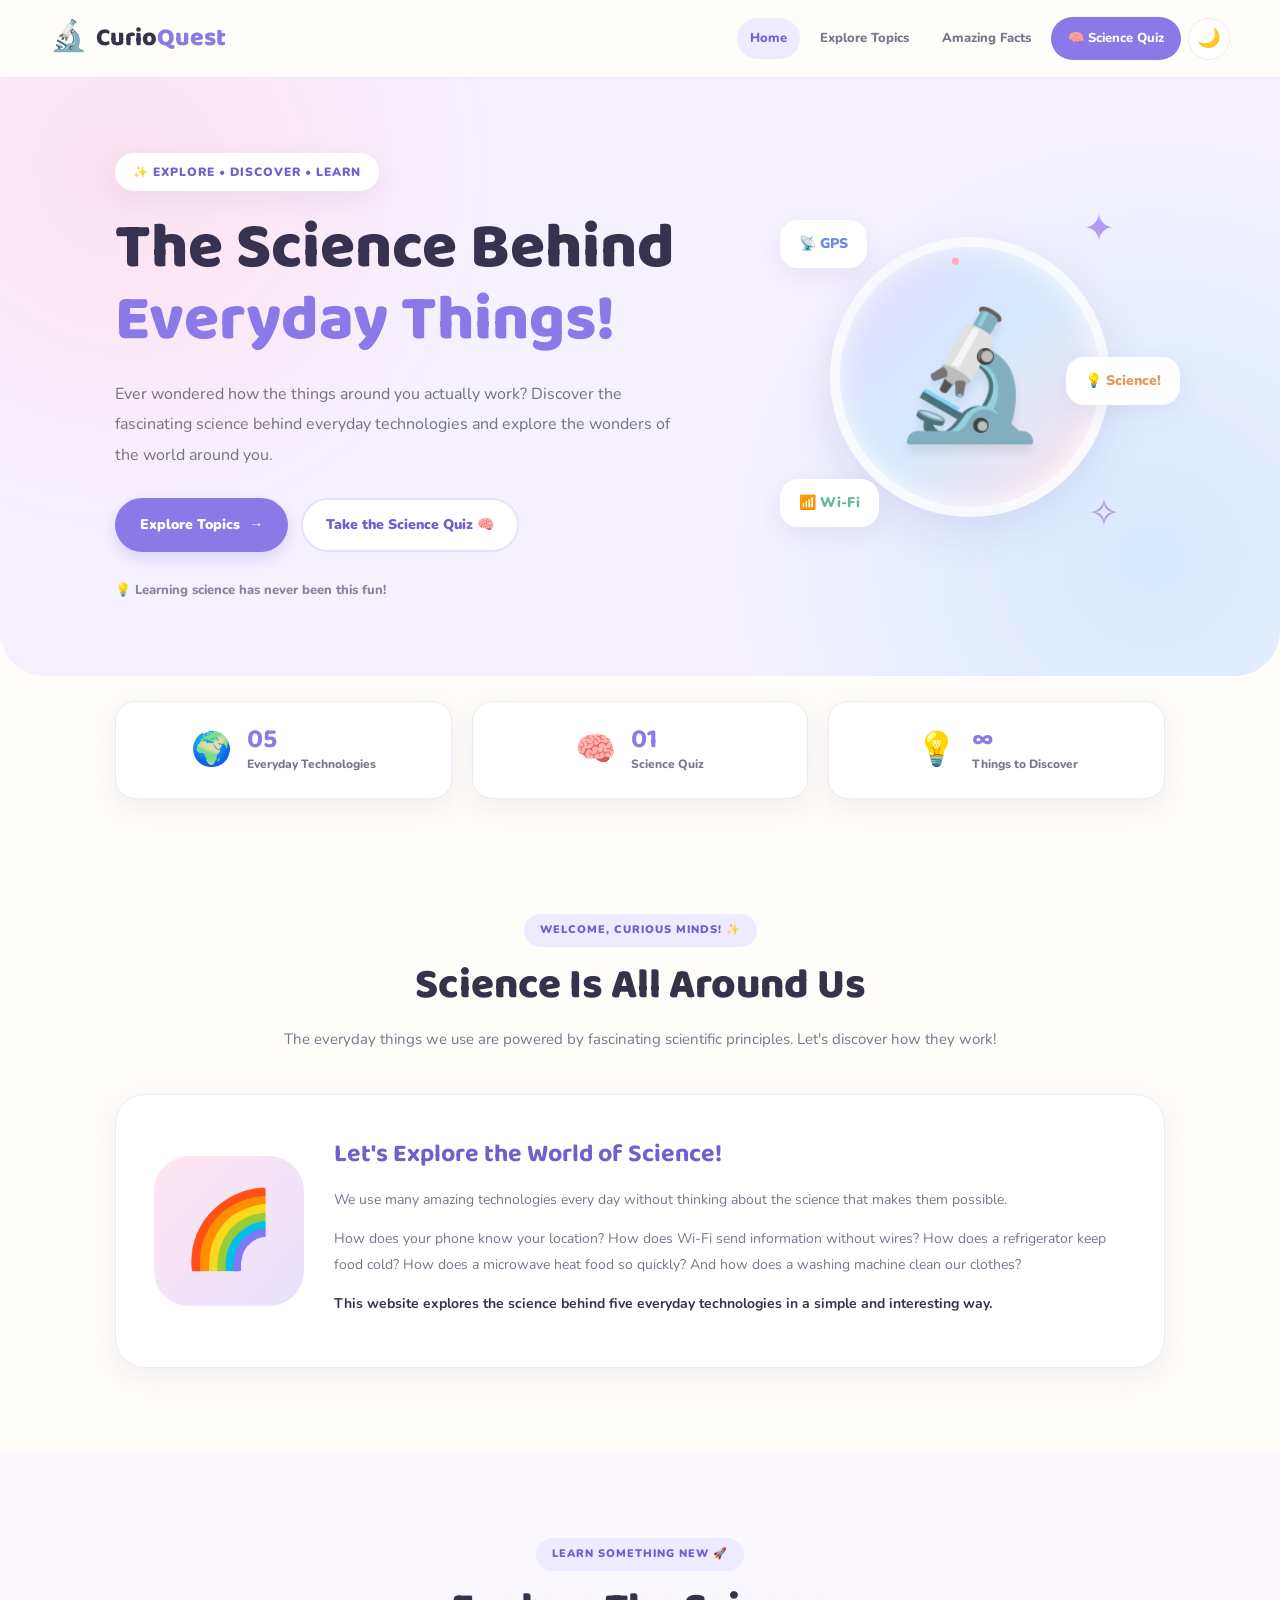
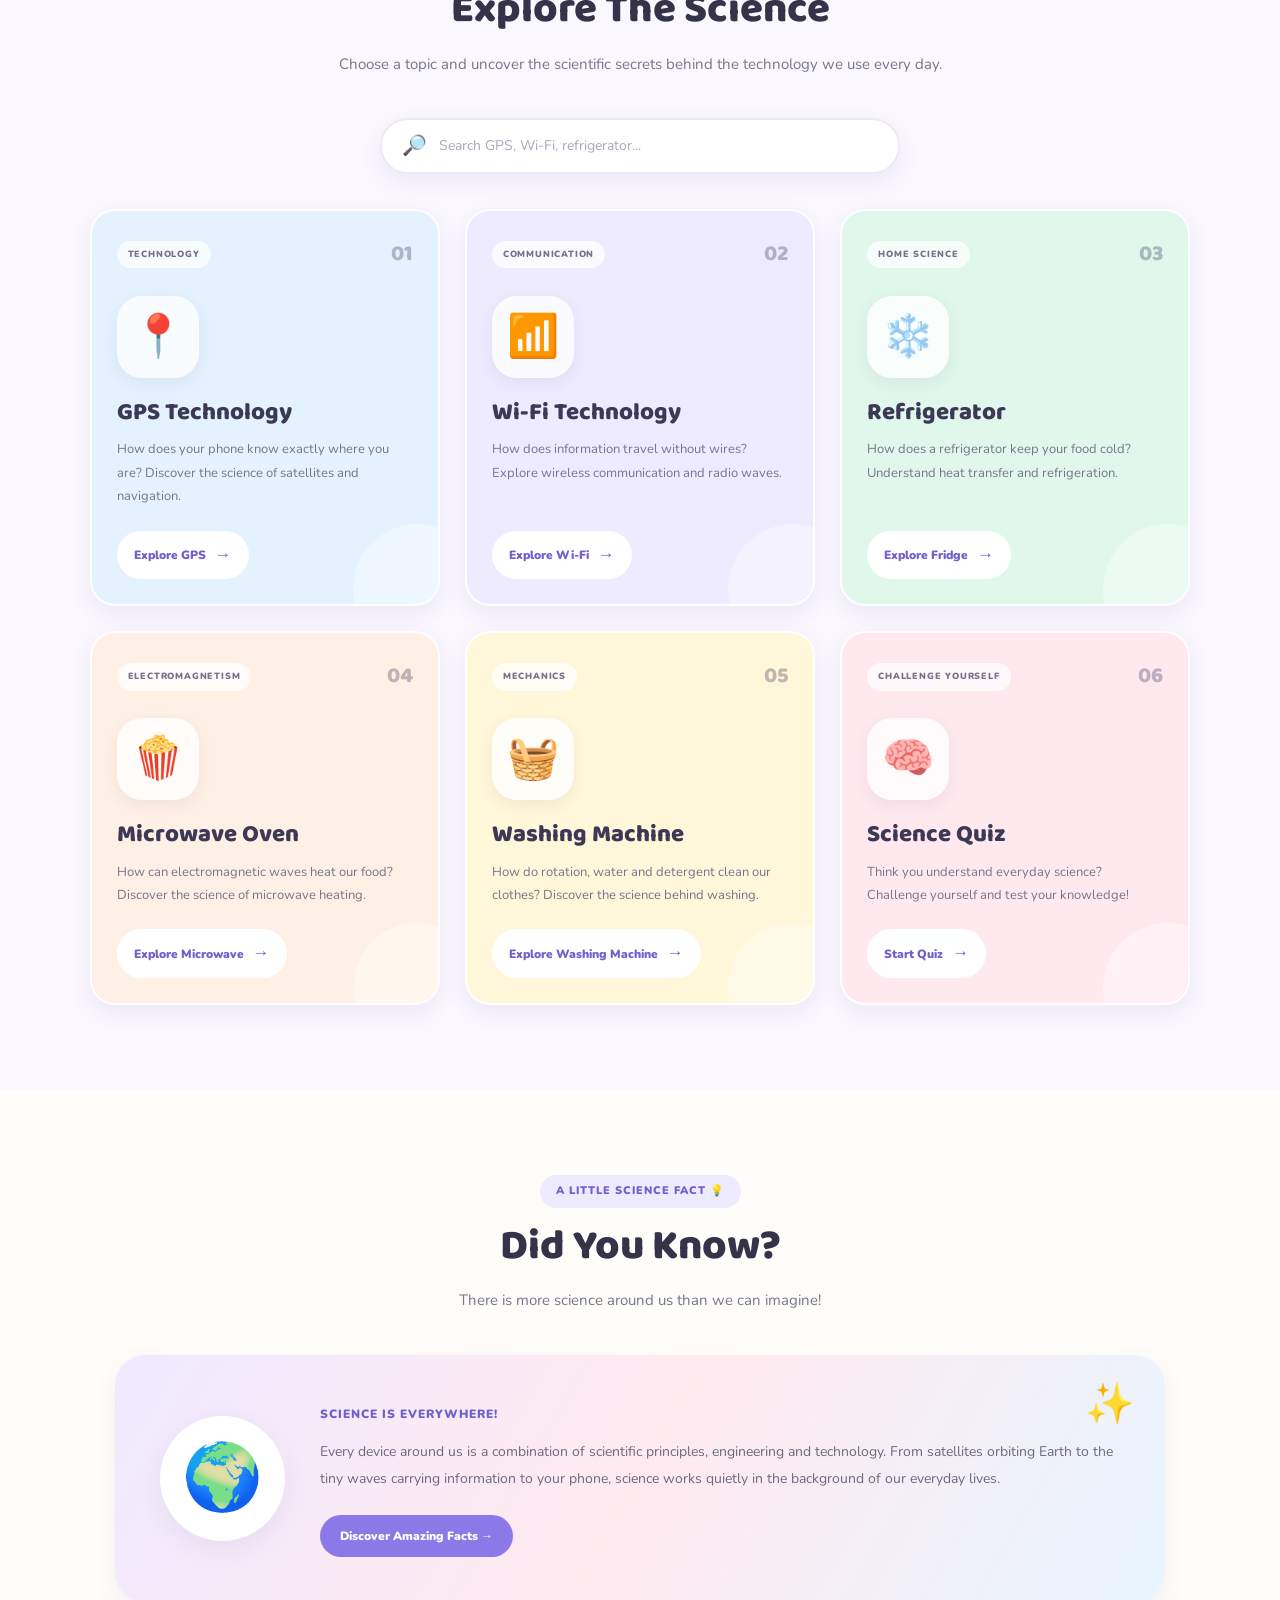
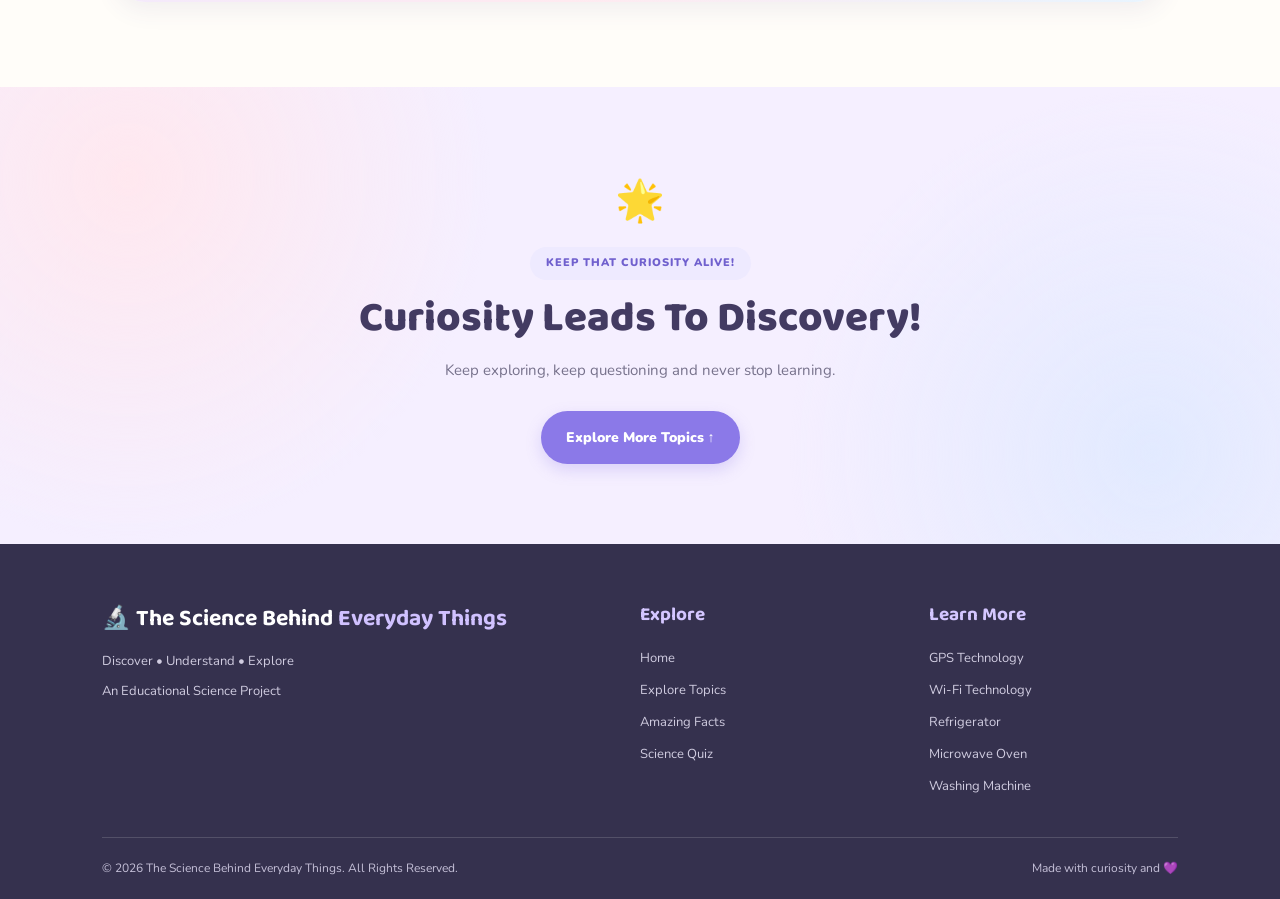
==== commit e0140657: "Updated" ====
--- a/index.html
+++ b/index.html
@@ -1,891 +1,697 @@
 <!DOCTYPE html>
 <html lang="en">
-
 <head>
     <meta charset="UTF-8">
     <meta name="viewport" content="width=device-width, initial-scale=1.0">
 
     <title>The Science Behind Everyday Things</title>
+    <meta name="description" content="Discover the fascinating science behind GPS, Wi-Fi, refrigerators, microwave ovens and washing machines.">
 
     <link rel="preconnect" href="https://fonts.googleapis.com">
     <link rel="preconnect" href="https://fonts.gstatic.com" crossorigin>
-    <link href="https://fonts.googleapis.com/css2?family=Poppins:wght@400;500;600;700;800&display=swap" rel="stylesheet">
-
-    <style>
-
-        /* ===== GENERAL STYLING ===== */
-
-        * {
-            margin: 0;
-            padding: 0;
-            box-sizing: border-box;
-            scroll-behavior: smooth;
+    <link href="https://fonts.googleapis.com/css2?family=Baloo+2:wght@400;500;600;700;800&family=Nunito:wght@400;500;600;700;800;900&display=swap" rel="stylesheet">
+
+    <link rel="stylesheet" href="style.css">
+</head>
+
+<body>
+
+    <!-- SCROLL PROGRESS -->
+    <div class="reading-progress" id="readingProgress"></div>
+
+    <!-- NAVIGATION -->
+    <header class="site-header">
+        <nav class="navbar">
+
+            <a href="index.html" class="logo">
+                <span class="logo-icon">🔬</span>
+                <span>Curio<span class="logo-highlight">Quest</span></span>
+            </a>
+
+            <button class="menu-toggle" id="menuToggle" aria-label="Toggle navigation">
+                ☰
+            </button>
+
+            <div class="nav-links" id="navLinks">
+                <a href="index.html" class="active">Home</a>
+                <a href="#topics">Explore Topics</a>
+                <a href="amazing-facts.html">Amazing Facts</a>
+                <a href="quiz.html" class="nav-quiz">🧠 Science Quiz</a>
+
+                <button class="theme-toggle" id="themeToggle" aria-label="Switch colour theme">
+                    🌙
+                </button>
+            </div>
+
+        </nav>
+    </header>
+
+
+    <main>
+
+        <!-- HERO SECTION -->
+        <section class="hero">
+
+            <div class="hero-content reveal">
+
+                <span class="hero-tag">
+                    ✨ EXPLORE • DISCOVER • LEARN
+                </span>
+
+                <h1>
+                    The Science Behind
+                    <span>Everyday Things!</span>
+                </h1>
+
+                <p>
+                    Ever wondered how the things around you actually work?
+                    Discover the fascinating science behind everyday
+                    technologies and explore the wonders of the world
+                    around you.
+                </p>
+
+                <div class="hero-buttons">
+
+                    <a href="#topics" class="btn btn-primary">
+                        Explore Topics <span>→</span>
+                    </a>
+
+                    <a href="quiz.html" class="btn btn-secondary">
+                        Take the Science Quiz 🧠
+                    </a>
+
+                </div>
+
+                <div class="hero-note">
+                    💡 Learning science has never been this fun!
+                </div>
+
+            </div>
+
+
+            <div class="hero-art reveal">
+
+                <div class="floating-shape shape-one">✦</div>
+                <div class="floating-shape shape-two">✧</div>
+                <div class="floating-shape shape-three">●</div>
+
+                <div class="science-circle">
+                    <div class="science-emoji">🔬</div>
+                </div>
+
+                <div class="floating-card floating-card-one">
+                    📡 GPS
+                </div>
+
+                <div class="floating-card floating-card-two">
+                    📶 Wi-Fi
+                </div>
+
+                <div class="floating-card floating-card-three">
+                    💡 Science!
+                </div>
+
+            </div>
+
+        </section>
+
+
+        <!-- QUICK STATS -->
+        <section class="stats-section">
+
+            <div class="stats-container">
+
+                <div class="stat-item reveal">
+                    <span class="stat-icon">🌍</span>
+                    <div>
+                        <h3>05</h3>
+                        <p>Everyday Technologies</p>
+                    </div>
+                </div>
+
+                <div class="stat-item reveal">
+                    <span class="stat-icon">🧠</span>
+                    <div>
+                        <h3>01</h3>
+                        <p>Science Quiz</p>
+                    </div>
+                </div>
+
+                <div class="stat-item reveal">
+                    <span class="stat-icon">💡</span>
+                    <div>
+                        <h3>∞</h3>
+                        <p>Things to Discover</p>
+                    </div>
+                </div>
+
+            </div>
+
+        </section>
+
+
+        <!-- INTRODUCTION -->
+        <section class="intro-section section-padding">
+
+            <div class="section-heading reveal">
+
+                <span class="section-tag">WELCOME, CURIOUS MINDS! ✨</span>
+
+                <h2>Science Is All Around Us</h2>
+
+                <p>
+                    The everyday things we use are powered by fascinating
+                    scientific principles. Let's discover how they work!
+                </p>
+
+            </div>
+
+
+            <div class="intro-box reveal">
+
+                <div class="intro-illustration">
+                    🌈
+                </div>
+
+                <div class="intro-content">
+
+                    <h3>Let's Explore the World of Science!</h3>
+
+                    <p>
+                        We use many amazing technologies every day without
+                        thinking about the science that makes them possible.
+                    </p>
+
+                    <p>
+                        How does your phone know your location?
+                        How does Wi-Fi send information without wires?
+                        How does a refrigerator keep food cold?
+                        How does a microwave heat food so quickly?
+                        And how does a washing machine clean our clothes?
+                    </p>
+
+                    <p>
+                        <strong>
+                            This website explores the science behind five
+                            everyday technologies in a simple and interesting way.
+                        </strong>
+                    </p>
+
+                </div>
+
+            </div>
+
+        </section>
+
+
+        <!-- EXPLORE TOPICS -->
+        <section class="topics-section section-padding" id="topics">
+
+            <div class="section-heading reveal">
+
+                <span class="section-tag">LEARN SOMETHING NEW 🚀</span>
+
+                <h2>Explore The Science</h2>
+
+                <p>
+                    Choose a topic and uncover the scientific secrets
+                    behind the technology we use every day.
+                </p>
+
+            </div>
+
+
+            <!-- SEARCH -->
+            <div class="search-container reveal">
+
+                <span class="search-icon">🔎</span>
+
+                <input
+                    type="search"
+                    id="topicSearch"
+                    placeholder="Search GPS, Wi-Fi, refrigerator..."
+                    aria-label="Search science topics"
+                >
+
+            </div>
+
+
+            <div class="topics-grid" id="topicsGrid">
+
+
+                <!-- GPS -->
+                <article class="topic-card pastel-blue reveal" data-search="gps technology satellite navigation location">
+
+                    <div class="card-top">
+                        <span class="card-category">TECHNOLOGY</span>
+                        <span class="card-number">01</span>
+                    </div>
+
+                    <div class="topic-icon">📍</div>
+
+                    <h3>GPS Technology</h3>
+
+                    <p>
+                        How does your phone know exactly where you are?
+                        Discover the science of satellites and navigation.
+                    </p>
+
+                    <a href="gps.html" class="topic-link">
+                        Explore GPS <span>→</span>
+                    </a>
+
+                </article>
+
+
+                <!-- WIFI -->
+                <article class="topic-card pastel-purple reveal" data-search="wifi wireless router internet radio waves communication">
+
+                    <div class="card-top">
+                        <span class="card-category">COMMUNICATION</span>
+                        <span class="card-number">02</span>
+                    </div>
+
+                    <div class="topic-icon">📶</div>
+
+                    <h3>Wi-Fi Technology</h3>
+
+                    <p>
+                        How does information travel without wires?
+                        Explore wireless communication and radio waves.
+                    </p>
+
+                    <a href="wifi.html" class="topic-link">
+                        Explore Wi-Fi <span>→</span>
+                    </a>
+
+                </article>
+
+
+                <!-- REFRIGERATOR -->
+                <article class="topic-card pastel-mint reveal" data-search="refrigerator fridge cooling heat transfer refrigeration">
+
+                    <div class="card-top">
+                        <span class="card-category">HOME SCIENCE</span>
+                        <span class="card-number">03</span>
+                    </div>
+
+                    <div class="topic-icon">❄️</div>
+
+                    <h3>Refrigerator</h3>
+
+                    <p>
+                        How does a refrigerator keep your food cold?
+                        Understand heat transfer and refrigeration.
+                    </p>
+
+                    <a href="fridge.html" class="topic-link">
+                        Explore Fridge <span>→</span>
+                    </a>
+
+                </article>
+
+
+                <!-- MICROWAVE -->
+                <article class="topic-card pastel-peach reveal" data-search="microwave oven electromagnetic waves heating food magnetron">
+
+                    <div class="card-top">
+                        <span class="card-category">ELECTROMAGNETISM</span>
+                        <span class="card-number">04</span>
+                    </div>
+
+                    <div class="topic-icon">🍿</div>
+
+                    <h3>Microwave Oven</h3>
+
+                    <p>
+                        How can electromagnetic waves heat our food?
+                        Discover the science of microwave heating.
+                    </p>
+
+                    <a href="microwave.html" class="topic-link">
+                        Explore Microwave <span>→</span>
+                    </a>
+
+                </article>
+
+
+                <!-- WASHING MACHINE -->
+                <article class="topic-card pastel-yellow reveal" data-search="washing machine clothes cleaning rotation detergent centrifugal">
+
+                    <div class="card-top">
+                        <span class="card-category">MECHANICS</span>
+                        <span class="card-number">05</span>
+                    </div>
+
+                    <div class="topic-icon">🧺</div>
+
+                    <h3>Washing Machine</h3>
+
+                    <p>
+                        How do rotation, water and detergent clean
+                        our clothes? Discover the science behind washing.
+                    </p>
+
+                    <a href="washing-machine.html" class="topic-link">
+                        Explore Washing Machine <span>→</span>
+                    </a>
+
+                </article>
+
+
+                <!-- QUIZ -->
+                <article class="topic-card pastel-pink reveal" data-search="science quiz questions knowledge test easy medium difficult">
+
+                    <div class="card-top">
+                        <span class="card-category">CHALLENGE YOURSELF</span>
+                        <span class="card-number">06</span>
+                    </div>
+
+                    <div class="topic-icon">🧠</div>
+
+                    <h3>Science Quiz</h3>
+
+                    <p>
+                        Think you understand everyday science?
+                        Challenge yourself and test your knowledge!
+                    </p>
+
+                    <a href="quiz.html" class="topic-link">
+                        Start Quiz <span>→</span>
+                    </a>
+
+                </article>
+
+
+            </div>
+
+            <p class="no-results" id="noResults" hidden>
+                Oops! No matching topic found. Try another search. 🔍
+            </p>
+
+        </section>
+
+
+        <!-- DID YOU KNOW -->
+        <section class="facts-section section-padding">
+
+            <div class="section-heading reveal">
+
+                <span class="section-tag">A LITTLE SCIENCE FACT 💡</span>
+
+                <h2>Did You Know?</h2>
+
+                <p>
+                    There is more science around us than we can imagine!
+                </p>
+
+            </div>
+
+
+            <div class="fact-box reveal">
+
+                <div class="fact-decoration">✨</div>
+
+                <div class="fact-icon">🌍</div>
+
+                <div class="fact-content">
+
+                    <span class="fact-label">SCIENCE IS EVERYWHERE!</span>
+
+                    <p>
+                        Every device around us is a combination of scientific
+                        principles, engineering and technology.
+
+                        From satellites orbiting Earth to the tiny waves
+                        carrying information to your phone, science works
+                        quietly in the background of our everyday lives.
+                    </p>
+
+                    <a href="amazing-facts.html" class="fact-button">
+                        Discover Amazing Facts →
+                    </a>
+
+                </div>
+
+            </div>
+
+        </section>
+
+
+        <!-- CLOSING SECTION -->
+        <section class="closing-section">
+
+            <div class="closing-decoration">🌟</div>
+
+            <span class="section-tag">KEEP THAT CURIOSITY ALIVE!</span>
+
+            <h2>Curiosity Leads To Discovery!</h2>
+
+            <p>
+                Keep exploring, keep questioning and never stop learning.
+            </p>
+
+            <a href="#topics" class="btn btn-primary">
+                Explore More Topics ↑
+            </a>
+
+        </section>
+
+    </main>
+
+
+    <!-- FOOTER -->
+    <footer class="site-footer">
+
+        <div class="footer-main">
+
+            <div class="footer-brand">
+
+                <h3>🔬 The Science Behind <span>Everyday Things</span></h3>
+
+                <p>Discover • Understand • Explore</p>
+
+                <p>An Educational Science Project</p>
+
+            </div>
+
+
+            <div class="footer-links">
+
+                <h4>Explore</h4>
+
+                <a href="index.html">Home</a>
+                <a href="#topics">Explore Topics</a>
+                <a href="amazing-facts.html">Amazing Facts</a>
+                <a href="quiz.html">Science Quiz</a>
+
+            </div>
+
+
+            <div class="footer-links">
+
+                <h4>Learn More</h4>
+
+                <a href="gps.html">GPS Technology</a>
+                <a href="wifi.html">Wi-Fi Technology</a>
+                <a href="fridge.html">Refrigerator</a>
+                <a href="microwave.html">Microwave Oven</a>
+                <a href="washing-machine.html">Washing Machine</a>
+
+            </div>
+
+        </div>
+
+
+        <div class="footer-bottom">
+
+            <p class="copyright">
+                © 2026 The Science Behind Everyday Things. All Rights Reserved.
+            </p>
+
+            <p>Made with curiosity and 💜</p>
+
+        </div>
+
+    </footer>
+
+
+    <!-- BACK TO TOP -->
+    <button id="backToTop" class="back-to-top" aria-label="Back to top">
+        ↑
+    </button>
+
+
+    <!-- HOMEPAGE INTERACTIONS -->
+    <script>
+
+        // DARK / LIGHT THEME
+
+        const themeToggle = document.getElementById("themeToggle");
+
+        const savedTheme = localStorage.getItem("scienceTheme");
+
+        if (savedTheme === "dark") {
+            document.body.classList.add("dark-theme");
+            themeToggle.textContent = "☀️";
         }
 
-        body {
-            font-family: 'Poppins', Arial, sans-serif;
-            background: #f4f9ff;
-            color: #263b50;
-            line-height: 1.7;
+        themeToggle.addEventListener("click", function () {
+
+            document.body.classList.toggle("dark-theme");
+
+            const isDark = document.body.classList.contains("dark-theme");
+
+            themeToggle.textContent = isDark ? "☀️" : "🌙";
+
+            localStorage.setItem("scienceTheme", isDark ? "dark" : "light");
+
+        });
+
+
+        // MOBILE NAVIGATION
+
+        const menuToggle = document.getElementById("menuToggle");
+        const navLinks = document.getElementById("navLinks");
+
+        menuToggle.addEventListener("click", function () {
+
+            navLinks.classList.toggle("show-menu");
+
+            menuToggle.textContent =
+                navLinks.classList.contains("show-menu") ? "✕" : "☰";
+
+        });
+
+        navLinks.querySelectorAll("a").forEach(function (link) {
+
+            link.addEventListener("click", function () {
+                navLinks.classList.remove("show-menu");
+                menuToggle.textContent = "☰";
+            });
+
+        });
+
+
+        // TOPIC SEARCH
+
+        const topicSearch = document.getElementById("topicSearch");
+        const topicCards = document.querySelectorAll(".topic-card");
+        const noResults = document.getElementById("noResults");
+
+        topicSearch.addEventListener("input", function () {
+
+            const searchText = topicSearch.value.toLowerCase().trim();
+
+            let visibleCount = 0;
+
+            topicCards.forEach(function (card) {
+
+                const searchData =
+                    card.innerText.toLowerCase() + " " +
+                    card.dataset.search.toLowerCase();
+
+                const matches = searchData.includes(searchText);
+
+                card.style.display = matches ? "flex" : "none";
+
+                if (matches) {
+                    visibleCount++;
+                }
+
+            });
+
+            noResults.hidden = visibleCount !== 0;
+
+        });
+
+
+        // READING PROGRESS BAR
+
+        const readingProgress =
+            document.getElementById("readingProgress");
+
+        function updateReadingProgress() {
+
+            const scrollableHeight =
+                document.documentElement.scrollHeight - window.innerHeight;
+
+            const progress = scrollableHeight > 0
+                ? (window.scrollY / scrollableHeight) * 100
+                : 0;
+
+            readingProgress.style.width = progress + "%";
+
         }
 
-        a {
-            text-decoration: none;
+
+        // BACK TO TOP BUTTON
+
+        const backToTop = document.getElementById("backToTop");
+
+        window.addEventListener("scroll", function () {
+
+            updateReadingProgress();
+
+            backToTop.classList.toggle(
+                "show",
+                window.scrollY > 400
+            );
+
+        }, { passive: true });
+
+        backToTop.addEventListener("click", function () {
+
+            window.scrollTo({
+                top: 0,
+                behavior: "smooth"
+            });
+
+        });
+
+
+        // SCROLL REVEAL ANIMATIONS
+
+        const revealElements = document.querySelectorAll(".reveal");
+
+        if ("IntersectionObserver" in window) {
+
+            const observer = new IntersectionObserver(function (entries) {
+
+                entries.forEach(function (entry) {
+
+                    if (entry.isIntersecting) {
+
+                        entry.target.classList.add("visible");
+
+                        observer.unobserve(entry.target);
+
+                    }
+
+                });
+
+            }, {
+                threshold: 0.12
+            });
+
+            revealElements.forEach(function (element) {
+                observer.observe(element);
+            });
+
+        } else {
+
+            revealElements.forEach(function (element) {
+                element.classList.add("visible");
+            });
+
         }
 
-        /* ===== NAVIGATION BAR ===== */
-
-        nav {
-            background: rgba(255, 255, 255, 0.97);
-            padding: 15px 7%;
-            display: flex;
-            justify-content: space-between;
-            align-items: center;
-            flex-wrap: wrap;
-            gap: 15px;
-            position: sticky;
-            top: 0;
-            z-index: 1000;
-            box-shadow: 0 3px 15px rgba(18, 59, 93, 0.10);
-        }
-
-        .logo {
-            font-size: 20px;
-            font-weight: 800;
-            color: #123b5d;
-        }
-
-        .logo span {
-            color: #21a8c4;
-        }
-
-        .nav-links {
-            display: flex;
-            align-items: center;
-            flex-wrap: wrap;
-            gap: 8px;
-        }
-
-        .nav-links a {
-            color: #263b50;
-            font-size: 13px;
-            font-weight: 600;
-            padding: 9px 13px;
-            border-radius: 8px;
-            transition: 0.3s;
-        }
-
-        .nav-links a:hover {
-            background: #e5f5fc;
-            color: #087e9b;
-        }
-
-        .nav-links .quiz-link {
-            background: #176b87;
-            color: white;
-        }
-
-        .nav-links .quiz-link:hover {
-            background: #123b5d;
-            color: white;
-        }
-
-        /* ===== HERO SECTION ===== */
-
-        .hero {
-            min-height: 510px;
-            padding: 90px 8%;
-            display: flex;
-            align-items: center;
-            justify-content: space-between;
-            gap: 40px;
-            background:
-                radial-gradient(circle at 85% 30%, rgba(65, 203, 226, 0.22), transparent 30%),
-                linear-gradient(135deg, #102f50, #176b87, #119bb5);
-            color: white;
-            overflow: hidden;
-        }
-
-        .hero-content {
-            max-width: 680px;
-        }
-
-        .hero-tag {
-            display: inline-block;
-            padding: 8px 17px;
-            border: 1px solid rgba(255,255,255,0.35);
-            background: rgba(255,255,255,0.10);
-            border-radius: 30px;
-            font-size: 13px;
-            margin-bottom: 22px;
-            letter-spacing: 1px;
-        }
-
-        .hero h1 {
-            font-size: clamp(36px, 5vw, 59px);
-            line-height: 1.2;
-            font-weight: 800;
-            margin-bottom: 22px;
-        }
-
-        .hero h1 span {
-            color: #65e0ed;
-        }
-
-        .hero p {
-            font-size: 16px;
-            color: #e1f5ff;
-            max-width: 570px;
-            margin-bottom: 32px;
-        }
-
-        .hero-buttons {
-            display: flex;
-            gap: 15px;
-            flex-wrap: wrap;
-        }
-
-        .primary-btn {
-            display: inline-block;
-            background: #ffffff;
-            color: #123b5d;
-            padding: 14px 25px;
-            border-radius: 9px;
-            font-weight: 700;
-            transition: 0.3s;
-        }
-
-        .primary-btn:hover {
-            background: #65e0ed;
-            transform: translateY(-4px);
-        }
-
-        .secondary-btn {
-            display: inline-block;
-            border: 1px solid white;
-            color: white;
-            padding: 14px 25px;
-            border-radius: 9px;
-            font-weight: 600;
-            transition: 0.3s;
-        }
-
-        .secondary-btn:hover {
-            background: rgba(255,255,255,0.15);
-            transform: translateY(-4px);
-        }
-
-        .hero-visual {
-            width: 330px;
-            height: 330px;
-            min-width: 250px;
-            border-radius: 50%;
-            border: 2px solid rgba(255,255,255,0.25);
-            background: rgba(255,255,255,0.09);
-            display: flex;
-            align-items: center;
-            justify-content: center;
-            font-size: 145px;
-            box-shadow: 0 0 70px rgba(73, 218, 240, 0.18);
-            animation: float 4s ease-in-out infinite;
-        }
-
-        @keyframes float {
-            0%, 100% {
-                transform: translateY(0);
-            }
-            50% {
-                transform: translateY(-14px);
-            }
-        }
-
-        /* ===== INTRODUCTION ===== */
-
-        .intro-section {
-            padding: 75px 8%;
-            text-align: center;
-        }
-
-        .section-tag {
-            color: #119bb5;
-            font-size: 13px;
-            font-weight: 700;
-            letter-spacing: 2px;
-            text-transform: uppercase;
-        }
-
-        .section-title {
-            font-size: 34px;
-            color: #123b5d;
-            margin: 10px 0 15px;
-            font-weight: 800;
-        }
-
-        .section-description {
-            max-width: 750px;
-            margin: 0 auto;
-            color: #61778c;
-            font-size: 15px;
-        }
-
-        .intro-box {
-            max-width: 1050px;
-            margin: 35px auto 0;
-            padding: 35px;
-            text-align: left;
-            background: white;
-            border-radius: 18px;
-            border-left: 6px solid #21b6c7;
-            box-shadow: 0 8px 30px rgba(18,59,93,0.08);
-        }
-
-        .intro-box p {
-            margin-bottom: 15px;
-            font-size: 15px;
-            color: #536b80;
-        }
-
-        .intro-box strong {
-            color: #123b5d;
-        }
-
-        /* ===== TOPIC CARDS ===== */
-
-        .topics-section {
-            padding: 75px 8%;
-            background: #eaf4fc;
-            text-align: center;
-        }
-
-        .topics-grid {
-            max-width: 1150px;
-            margin: 45px auto 0;
-            display: grid;
-            grid-template-columns: repeat(3, 1fr);
-            gap: 25px;
-        }
-
-        .topic-card {
-            background: white;
-            border-radius: 18px;
-            padding: 32px 24px;
-            text-align: center;
-            border: 1px solid #e1edf6;
-            box-shadow: 0 5px 20px rgba(18,59,93,0.06);
-            transition: 0.35s ease;
-            display: flex;
-            flex-direction: column;
-            align-items: center;
-        }
-
-        .topic-card:hover {
-            transform: translateY(-9px);
-            box-shadow: 0 15px 35px rgba(18,59,93,0.13);
-            border-color: #58c9dd;
-        }
-
-        .topic-icon {
-            width: 85px;
-            height: 85px;
-            border-radius: 22px;
-            background: linear-gradient(135deg, #e3f7ff, #cceef8);
-            display: flex;
-            align-items: center;
-            justify-content: center;
-            font-size: 43px;
-            margin-bottom: 20px;
-        }
-
-        .topic-card h3 {
-            color: #123b5d;
-            font-size: 21px;
-            margin-bottom: 10px;
-        }
-
-        .topic-card p {
-            color: #718397;
-            font-size: 14px;
-            min-height: 55px;
-            margin-bottom: 22px;
-        }
-
-        .topic-btn {
-            display: inline-block;
-            background: #176b87;
-            color: white;
-            padding: 10px 22px;
-            border-radius: 8px;
-            font-size: 13px;
-            font-weight: 600;
-            transition: 0.3s;
-            margin-top: auto;
-        }
-
-        .topic-btn:hover {
-            background: #123b5d;
-            transform: scale(1.04);
-        }
-
-        /* ===== DID YOU KNOW ===== */
-
-        .facts-section {
-            padding: 75px 8%;
-            text-align: center;
-        }
-
-        .fact-box {
-            max-width: 1000px;
-            margin: 35px auto 0;
-            padding: 45px 35px;
-            background: linear-gradient(135deg, #123b5d, #176b87);
-            color: white;
-            border-radius: 20px;
-            box-shadow: 0 12px 30px rgba(18,59,93,0.15);
-        }
-
-        .fact-icon {
-            font-size: 48px;
-            margin-bottom: 15px;
-        }
-
-        .fact-box h3 {
-            font-size: 23px;
-            margin-bottom: 15px;
-            color: #76e6f0;
-        }
-
-        .fact-box p {
-            color: #e3f5ff;
-            font-size: 15px;
-            max-width: 760px;
-            margin: auto;
-        }
-
-        /* ===== CLOSING SECTION ===== */
-
-        .closing-section {
-            padding: 65px 20px;
-            text-align: center;
-            background: #eaf4fc;
-        }
-
-        .closing-section h2 {
-            color: #123b5d;
-            font-size: 30px;
-            margin-bottom: 12px;
-        }
-
-        .closing-section p {
-            color: #61778c;
-            margin-bottom: 25px;
-        }
-
-        /* ===== FOOTER ===== */
-
-        footer {
-            background: #102f50;
-            color: white;
-            padding: 35px 8%;
-            text-align: center;
-        }
-
-        footer h3 {
-            font-size: 21px;
-            margin-bottom: 8px;
-        }
-
-        footer h3 span {
-            color: #65dce9;
-        }
-
-        footer p {
-            color: #c7e0f1;
-            font-size: 13px;
-            margin: 5px 0;
-        }
-
-        .footer-line {
-            height: 1px;
-            background: rgba(255,255,255,0.18);
-            margin: 22px auto;
-            max-width: 850px;
-        }
-
-        .copyright {
-            font-size: 12px;
-            color: #a9c9df;
-        }
-
-        /* ===== RESPONSIVE DESIGN ===== */
-
-        @media (max-width: 900px) {
-
-            .hero {
-                padding: 70px 6%;
-            }
-
-            .hero-visual {
-                width: 250px;
-                height: 250px;
-                font-size: 110px;
-            }
-
-            .topics-grid {
-                grid-template-columns: repeat(2, 1fr);
-            }
-
-        }
-
-        @media (max-width: 650px) {
-
-            nav {
-                justify-content: center;
-                padding: 15px 4%;
-            }
-
-            .logo {
-                width: 100%;
-                text-align: center;
-            }
-
-            .nav-links {
-                justify-content: center;
-            }
-
-            .nav-links a {
-                font-size: 12px;
-                padding: 7px 9px;
-            }
-
-            .hero {
-                flex-direction: column;
-                text-align: center;
-                padding: 65px 7%;
-            }
-
-            .hero-content {
-                display: flex;
-                flex-direction: column;
-                align-items: center;
-            }
-
-            .hero h1 {
-                font-size: 37px;
-            }
-
-            .hero p {
-                font-size: 14px;
-            }
-
-            .hero-visual {
-                width: 210px;
-                height: 210px;
-                min-width: 210px;
-                font-size: 95px;
-            }
-
-            .section-title {
-                font-size: 27px;
-            }
-
-            .intro-section,
-            .topics-section,
-            .facts-section {
-                padding: 55px 6%;
-            }
-
-            .intro-box {
-                padding: 25px;
-            }
-
-            .topics-grid {
-                grid-template-columns: 1fr;
-                gap: 20px;
-            }
-
-            .topic-card {
-                padding: 28px 20px;
-            }
-
-            .fact-box {
-                padding: 35px 22px;
-            }
-
-            .closing-section h2 {
-                font-size: 25px;
-            }
-
-        }
-
-        /* ===== REDUCED MOTION ===== */
-
-        @media (prefers-reduced-motion: reduce) {
-            *, *::before, *::after {
-                scroll-behavior: auto !important;
-                animation: none !important;
-                transition: none !important;
-            }
-        }
-
-    </style>
-
-</head>
-
-<body>
-
-    <!-- ===== NAVIGATION BAR ===== -->
-
-    <nav>
-
-        <div class="logo">
-            🔬 SCIENCE<span>WORLD</span>
-        </div>
-
-        <div class="nav-links">
-
-            <a href="index.html">Home</a>
-            <a href="gps.html">GPS</a>
-            <a href="wifi.html">Wi-Fi</a>
-            <a href="fridge.html">Fridge</a>
-            <a href="microwave.html">Microwave</a>
-            <a href="washing-machine.html">Washing Machine</a>
-            <a href="quiz.html" class="quiz-link">🧠 Science Quiz</a>
-            <a href="amazing-facts.html">Amazing Facts</a>
-
-        </div>
-
-    </nav>
-
-
-    <!-- ===== HERO SECTION ===== -->
-
-    <section class="hero">
-
-        <div class="hero-content">
-
-            <div class="hero-tag">
-                ✨ EXPLORE • DISCOVER • LEARN
-            </div>
-
-            <h1>
-                THE SCIENCE BEHIND
-                <span>EVERYDAY THINGS</span>
-            </h1>
-
-            <p>
-                Ever wondered how the things around you actually work?
-                Discover the fascinating science behind everyday
-                technologies and explore the wonders of the world
-                around you.
-            </p>
-
-            <div class="hero-buttons">
-
-                <a href="#topics" class="primary-btn">
-                    Explore Topics →
-                </a>
-
-                <a href="quiz.html" class="secondary-btn">
-                    Take the Science Quiz 🧠
-                </a>
-
-            </div>
-
-        </div>
-
-        <div class="hero-visual">
-            🔬
-        </div>
-
-    </section>
-
-
-    <!-- ===== INTRODUCTION SECTION ===== -->
-
-    <section class="intro-section">
-
-        <div class="section-tag">
-            WELCOME TO THE WORLD OF SCIENCE
-        </div>
-
-        <h2 class="section-title">
-            Science Is All Around Us
-        </h2>
-
-        <p class="section-description">
-            The everyday things we use are powered by fascinating
-            scientific principles. Let's discover how they work!
-        </p>
-
-        <div class="intro-box">
-
-            <p>
-                We use many amazing technologies every day without
-                thinking about the science that makes them possible.
-            </p>
-
-            <p>
-                How does your phone know your location?
-                How does Wi-Fi send information without wires?
-                How does a refrigerator keep food cold?
-                How does a microwave heat food so quickly?
-                And how does a washing machine clean our clothes?
-            </p>
-
-            <p>
-                <strong>
-                    This website explores the science behind five
-                    everyday technologies in a simple and interesting way.
-                </strong>
-            </p>
-
-        </div>
-
-    </section>
-
-
-    <!-- ===== EXPLORE TOPICS SECTION ===== -->
-
-    <section class="topics-section" id="topics">
-
-        <div class="section-tag">
-            LEARN SOMETHING NEW
-        </div>
-
-        <h2 class="section-title">
-            Explore The Science
-        </h2>
-
-        <p class="section-description">
-            Choose a topic and uncover the scientific secrets
-            behind the technology we use every day.
-        </p>
-
-
-        <div class="topics-grid">
-
-
-            <!-- GPS CARD -->
-
-            <div class="topic-card">
-
-                <div class="topic-icon">
-                    📍
-                </div>
-
-                <h3>GPS Technology</h3>
-
-                <p>
-                    How does your phone know exactly where you are?
-                    Discover the science of satellites and navigation.
-                </p>
-
-                <a href="gps.html" class="topic-btn">
-                    Explore GPS →
-                </a>
-
-            </div>
-
-
-            <!-- WIFI CARD -->
-
-            <div class="topic-card">
-
-                <div class="topic-icon">
-                    📶
-                </div>
-
-                <h3>Wi-Fi Technology</h3>
-
-                <p>
-                    How does information travel without wires?
-                    Explore wireless communication and radio waves.
-                </p>
-
-                <a href="wifi.html" class="topic-btn">
-                    Explore Wi-Fi →
-                </a>
-
-            </div>
-
-
-            <!-- FRIDGE CARD -->
-
-            <div class="topic-card">
-
-                <div class="topic-icon">
-                    ❄️
-                </div>
-
-                <h3>Refrigerator</h3>
-
-                <p>
-                    How does a refrigerator keep your food cold?
-                    Understand heat transfer and refrigeration.
-                </p>
-
-                <a href="fridge.html" class="topic-btn">
-                    Explore Fridge →
-                </a>
-
-            </div>
-
-
-            <!-- MICROWAVE CARD -->
-
-            <div class="topic-card">
-
-                <div class="topic-icon">
-                    🍿
-                </div>
-
-                <h3>Microwave Oven</h3>
-
-                <p>
-                    How can electromagnetic waves heat our food?
-                    Discover the science of microwave heating.
-                </p>
-
-                <a href="microwave.html" class="topic-btn">
-                    Explore Microwave →
-                </a>
-
-            </div>
-
-
-            <!-- WASHING MACHINE CARD -->
-
-            <div class="topic-card">
-
-                <div class="topic-icon">
-                    🧺
-                </div>
-
-                <h3>Washing Machine</h3>
-
-                <p>
-                    How do rotation, water and detergent clean
-                    our clothes? Discover the science behind washing.
-                </p>
-
-                <a href="washing-machine.html" class="topic-btn">
-                    Explore Washing Machine →
-                </a>
-
-            </div>
-
-
-            <!-- QUIZ CARD -->
-
-            <div class="topic-card">
-
-                <div class="topic-icon">
-                    🧠
-                </div>
-
-                <h3>Science Quiz</h3>
-
-                <p>
-                    Think you understand everyday science?
-                    Challenge yourself and test your knowledge!
-                </p>
-
-                <a href="quiz.html" class="topic-btn">
-                    Start Quiz →
-                </a>
-
-            </div>
-
-
-        </div>
-
-    </section>
-
-
-    <!-- ===== DID YOU KNOW SECTION ===== -->
-
-    <section class="facts-section">
-
-        <div class="section-tag">
-            A LITTLE SCIENCE FACT
-        </div>
-
-        <h2 class="section-title">
-            💡 Did You Know?
-        </h2>
-
-        <p class="section-description">
-            There is more science around us than we can imagine!
-        </p>
-
-        <div class="fact-box">
-
-            <div class="fact-icon">
-                🌍
-            </div>
-
-            <h3>Science Is Everywhere!</h3>
-
-            <p>
-                Every device around us is a combination of scientific
-                principles, engineering and technology.
-
-                From satellites orbiting Earth to the tiny waves
-                carrying information to your phone, science works
-                quietly in the background of our everyday lives.
-            </p>
-
-        </div>
-
-    </section>
-
-
-    <!-- ===== CLOSING SECTION ===== -->
-
-    <section class="closing-section">
-
-        <h2>
-            Curiosity Leads To Discovery!
-        </h2>
-
-        <p>
-            Keep exploring, keep questioning and never stop learning.
-        </p>
-
-        <a href="#topics" class="topic-btn">
-            Explore More Topics ↑
-        </a>
-
-    </section>
-
-
-    <!-- ===== FOOTER ===== -->
-
-    <footer>
-
-        <h3>
-            🔬 THE SCIENCE BEHIND
-            <span>EVERYDAY THINGS</span>
-        </h3>
-
-        <p>
-            Discover • Understand • Explore
-        </p>
-
-        <div class="footer-line"></div>
-
-        <p>
-            An Educational Science Project
-        </p>
-
-        <p class="copyright">
-            © 2026 The Science Behind Everyday Things.
-            All Rights Reserved.
-        </p>
-
-    </footer>
-
+
+        // INITIAL PROGRESS
+
+        updateReadingProgress();
+
+    </script>
 
 </body>
-
 </html>
--- a/style.css
+++ b/style.css
@@ -0,0 +1,1437 @@
+/* =========================================
+   THE SCIENCE BEHIND EVERYDAY THINGS
+   PLAYFUL LEARNING DESIGN SYSTEM
+========================================= */
+
+
+/* 1. GLOBAL VARIABLES */
+
+:root {
+    --primary: #8b79e8;
+    --primary-dark: #7060ce;
+    --secondary: #ff9c87;
+
+    --lavender: #eeeaff;
+    --pink: #ffe9ef;
+    --mint: #e0f7ec;
+    --blue: #e4f2ff;
+    --peach: #fff0e5;
+    --yellow: #fff7d9;
+
+    --background: #fffdf9;
+    --surface: #ffffff;
+    --surface-soft: #f8f5ff;
+
+    --text: #34334a;
+    --text-light: #77768b;
+
+    --border: #eeeaf5;
+
+    --shadow: 0 8px 25px rgba(79, 65, 130, 0.08);
+    --shadow-hover: 0 16px 35px rgba(79, 65, 130, 0.15);
+
+    --radius-small: 14px;
+    --radius-medium: 22px;
+    --radius-large: 30px;
+
+    --transition: all 0.3s ease;
+}
+
+
+/* 2. RESET */
+
+* {
+    margin: 0;
+    padding: 0;
+    box-sizing: border-box;
+    scroll-behavior: smooth;
+}
+
+html {
+    scroll-padding-top: 90px;
+}
+
+body {
+    font-family: 'Nunito', sans-serif;
+    background: var(--background);
+    color: var(--text);
+    line-height: 1.7;
+    overflow-x: hidden;
+    transition: background 0.3s ease, color 0.3s ease;
+}
+
+a {
+    text-decoration: none;
+    color: inherit;
+}
+
+button,
+input {
+    font: inherit;
+}
+
+button {
+    cursor: pointer;
+}
+
+img {
+    max-width: 100%;
+    display: block;
+}
+
+::selection {
+    background: #dcd4ff;
+    color: #453b80;
+}
+
+
+/* 3. READING PROGRESS */
+
+.reading-progress {
+    position: fixed;
+    top: 0;
+    left: 0;
+    height: 5px;
+    width: 0;
+    z-index: 2000;
+    background: linear-gradient(
+        90deg,
+        #9b85f5,
+        #ff9cba,
+        #ffc77d
+    );
+    transition: width 0.08s linear;
+}
+
+
+/* 4. NAVIGATION */
+
+.site-header {
+    position: sticky;
+    top: 0;
+    z-index: 1000;
+    background: rgba(255, 253, 249, 0.94);
+    backdrop-filter: blur(15px);
+    border-bottom: 1px solid var(--border);
+}
+
+.navbar {
+    max-width: 1250px;
+    margin: auto;
+    padding: 13px 35px;
+    min-height: 76px;
+
+    display: flex;
+    justify-content: space-between;
+    align-items: center;
+    gap: 20px;
+}
+
+.logo {
+    display: flex;
+    align-items: center;
+    gap: 9px;
+
+    font-family: 'Baloo 2', cursive;
+    font-size: 25px;
+    font-weight: 800;
+    color: var(--text);
+    white-space: nowrap;
+}
+
+.logo-icon {
+    font-size: 30px;
+}
+
+.logo-highlight {
+    color: var(--primary);
+}
+
+.nav-links {
+    display: flex;
+    align-items: center;
+    gap: 7px;
+}
+
+.nav-links a {
+    font-size: 13px;
+    font-weight: 800;
+    padding: 9px 13px;
+    border-radius: 30px;
+    color: var(--text-light);
+    transition: var(--transition);
+}
+
+.nav-links a:hover,
+.nav-links a.active {
+    color: var(--primary-dark);
+    background: var(--lavender);
+}
+
+.nav-links .nav-quiz {
+    background: var(--primary);
+    color: white;
+    padding: 10px 17px;
+}
+
+.nav-links .nav-quiz:hover {
+    background: var(--primary-dark);
+    color: white;
+    transform: translateY(-2px);
+}
+
+.theme-toggle {
+    width: 42px;
+    height: 42px;
+    border: 1px solid var(--border);
+    background: var(--surface);
+    border-radius: 50%;
+    font-size: 19px;
+    transition: var(--transition);
+}
+
+.theme-toggle:hover {
+    transform: rotate(15deg) scale(1.08);
+    background: var(--lavender);
+}
+
+.menu-toggle {
+    display: none;
+    background: var(--lavender);
+    border: none;
+    border-radius: 12px;
+    width: 42px;
+    height: 42px;
+    font-size: 21px;
+    color: var(--primary-dark);
+}
+
+
+/* 5. HERO SECTION */
+
+.hero {
+    max-width: 1400px;
+    min-height: 570px;
+    margin: auto;
+    padding: 75px 9%;
+
+    display: flex;
+    align-items: center;
+    justify-content: space-between;
+    gap: 50px;
+
+    background:
+        radial-gradient(
+            circle at 10% 15%,
+            rgba(255, 221, 235, 0.75),
+            transparent 30%
+        ),
+        radial-gradient(
+            circle at 90% 80%,
+            rgba(207, 233, 255, 0.8),
+            transparent 35%
+        ),
+        #f6f1ff;
+
+    border-radius: 0 0 45px 45px;
+    overflow: hidden;
+}
+
+.hero-content {
+    max-width: 620px;
+    flex: 1;
+    z-index: 1;
+}
+
+.hero-tag {
+    display: inline-block;
+    background: white;
+    color: var(--primary-dark);
+    padding: 9px 18px;
+    border-radius: 30px;
+    font-size: 12px;
+    font-weight: 900;
+    letter-spacing: 1px;
+    margin-bottom: 22px;
+    box-shadow: var(--shadow);
+}
+
+.hero h1 {
+    font-family: 'Baloo 2', cursive;
+    font-size: clamp(42px, 5vw, 65px);
+    line-height: 1.12;
+    font-weight: 800;
+    margin-bottom: 22px;
+    color: #37324f;
+}
+
+.hero h1 span {
+    display: block;
+    color: var(--primary);
+}
+
+.hero p {
+    max-width: 570px;
+    font-size: 16px;
+    color: #737087;
+    margin-bottom: 28px;
+    line-height: 1.9;
+}
+
+.hero-buttons {
+    display: flex;
+    align-items: center;
+    flex-wrap: wrap;
+    gap: 13px;
+}
+
+.btn {
+    display: inline-flex;
+    justify-content: center;
+    align-items: center;
+    gap: 9px;
+    padding: 13px 23px;
+    border-radius: 30px;
+    font-size: 14px;
+    font-weight: 900;
+    transition: var(--transition);
+    border: 2px solid transparent;
+}
+
+.btn-primary {
+    background: var(--primary);
+    color: white;
+    box-shadow: 0 6px 15px rgba(139, 121, 232, 0.25);
+}
+
+.btn-primary:hover {
+    background: var(--primary-dark);
+    transform: translateY(-4px);
+    box-shadow: var(--shadow-hover);
+}
+
+.btn-secondary {
+    background: white;
+    color: var(--primary-dark);
+    border-color: #e7e0ff;
+}
+
+.btn-secondary:hover {
+    background: var(--lavender);
+    transform: translateY(-4px);
+}
+
+.hero-note {
+    margin-top: 27px;
+    font-size: 13px;
+    font-weight: 800;
+    color: #89839e;
+}
+
+
+/* 6. HERO ILLUSTRATION */
+
+.hero-art {
+    flex: 0 0 390px;
+    height: 390px;
+    position: relative;
+
+    display: flex;
+    align-items: center;
+    justify-content: center;
+}
+
+.science-circle {
+    width: 280px;
+    height: 280px;
+    border-radius: 50%;
+
+    background: linear-gradient(
+        135deg,
+        #e4d9ff,
+        #d5eaff,
+        #ffe0e9
+    );
+
+    display: flex;
+    align-items: center;
+    justify-content: center;
+
+    border: 10px solid rgba(255,255,255,0.8);
+
+    box-shadow:
+        0 15px 40px rgba(127, 108, 194, 0.16),
+        inset 0 0 30px rgba(255,255,255,0.8);
+
+    animation: float 4s ease-in-out infinite;
+}
+
+.science-emoji {
+    font-size: 125px;
+    filter: drop-shadow(0 8px 5px rgba(0,0,0,0.08));
+}
+
+.floating-card {
+    position: absolute;
+    background: white;
+    padding: 12px 19px;
+    border-radius: 18px;
+    font-size: 14px;
+    font-weight: 900;
+    box-shadow: var(--shadow);
+    animation: float 4s ease-in-out infinite;
+}
+
+.floating-card-one {
+    top: 38px;
+    left: 5px;
+    color: #6e8bdc;
+}
+
+.floating-card-two {
+    bottom: 45px;
+    left: 5px;
+    color: #64b99a;
+    animation-delay: 0.8s;
+}
+
+.floating-card-three {
+    top: 45%;
+    right: -15px;
+    color: #e59a61;
+    animation-delay: 1.4s;
+}
+
+.floating-shape {
+    position: absolute;
+    color: #b49af6;
+    font-size: 38px;
+}
+
+.shape-one {
+    top: 15px;
+    right: 50px;
+}
+
+.shape-two {
+    bottom: 25px;
+    right: 45px;
+}
+
+.shape-three {
+    top: 65px;
+    left: 45%;
+    font-size: 17px;
+    color: #ffadbe;
+}
+
+
+/* 7. ANIMATIONS */
+
+@keyframes float {
+    0%, 100% {
+        transform: translateY(0);
+    }
+
+    50% {
+        transform: translateY(-13px);
+    }
+}
+
+@keyframes fadeUp {
+    from {
+        opacity: 0;
+        transform: translateY(25px);
+    }
+
+    to {
+        opacity: 1;
+        transform: translateY(0);
+    }
+}
+
+.reveal {
+    opacity: 0;
+    transform: translateY(25px);
+    transition: opacity 0.7s ease, transform 0.7s ease;
+}
+
+.reveal.visible {
+    opacity: 1;
+    transform: translateY(0);
+}
+
+
+/* 8. QUICK STATS */
+
+.stats-section {
+    max-width: 1100px;
+    margin: -5px auto 0;
+    padding: 30px 25px;
+}
+
+.stats-container {
+    display: grid;
+    grid-template-columns: repeat(3, 1fr);
+    gap: 20px;
+}
+
+.stat-item {
+    display: flex;
+    align-items: center;
+    justify-content: center;
+    gap: 15px;
+    padding: 20px;
+    background: var(--surface);
+    border: 1px solid var(--border);
+    border-radius: 20px;
+    box-shadow: var(--shadow);
+    transition: var(--transition);
+}
+
+.stat-item:hover {
+    transform: translateY(-5px);
+    box-shadow: var(--shadow-hover);
+}
+
+.stat-icon {
+    font-size: 33px;
+}
+
+.stat-item h3 {
+    font-family: 'Baloo 2', cursive;
+    font-size: 27px;
+    line-height: 1.1;
+    color: var(--primary);
+}
+
+.stat-item p {
+    font-size: 12px;
+    font-weight: 800;
+    color: var(--text-light);
+}
+
+
+/* 9. GENERAL SECTIONS */
+
+.section-padding {
+    padding: 85px 7%;
+}
+
+.section-heading {
+    max-width: 750px;
+    margin: 0 auto 40px;
+    text-align: center;
+}
+
+.section-tag {
+    display: inline-block;
+    color: var(--primary-dark);
+    background: var(--lavender);
+    padding: 7px 16px;
+    border-radius: 30px;
+    font-size: 11px;
+    font-weight: 900;
+    letter-spacing: 1px;
+}
+
+.section-heading h2,
+.closing-section h2 {
+    font-family: 'Baloo 2', cursive;
+    font-size: clamp(30px, 4vw, 42px);
+    font-weight: 800;
+    color: var(--text);
+    margin: 13px 0;
+    line-height: 1.25;
+}
+
+.section-heading p {
+    color: var(--text-light);
+    font-size: 15px;
+    line-height: 1.9;
+}
+
+
+/* 10. INTRODUCTION */
+
+.intro-section {
+    background: var(--background);
+}
+
+.intro-box {
+    max-width: 1050px;
+    margin: auto;
+    padding: 38px;
+
+    display: flex;
+    align-items: center;
+    gap: 30px;
+
+    background: var(--surface);
+    border: 1px solid var(--border);
+    border-radius: var(--radius-large);
+    box-shadow: var(--shadow);
+    position: relative;
+    overflow: hidden;
+}
+
+.intro-illustration {
+    flex: 0 0 150px;
+    width: 150px;
+    height: 150px;
+
+    border-radius: 35px;
+    background: linear-gradient(135deg, #ffe5f0, #e8e1ff);
+
+    display: flex;
+    align-items: center;
+    justify-content: center;
+
+    font-size: 75px;
+}
+
+.intro-content {
+    flex: 1;
+}
+
+.intro-content h3 {
+    font-family: 'Baloo 2', cursive;
+    font-size: 25px;
+    color: var(--primary-dark);
+    margin-bottom: 12px;
+}
+
+.intro-content p {
+    font-size: 14px;
+    color: var(--text-light);
+    margin-bottom: 12px;
+    line-height: 1.9;
+}
+
+.intro-content strong {
+    color: var(--text);
+}
+
+
+/* 11. TOPIC SECTION */
+
+.topics-section {
+    background: #faf7ff;
+}
+
+.topics-grid {
+    max-width: 1150px;
+    margin: 35px auto 0;
+
+    display: grid;
+    grid-template-columns: repeat(3, 1fr);
+    gap: 25px;
+}
+
+
+/* 12. SEARCH BAR */
+
+.search-container {
+    max-width: 520px;
+    height: 56px;
+    margin: 30px auto 0;
+
+    display: flex;
+    align-items: center;
+    gap: 12px;
+
+    background: var(--surface);
+    border: 2px solid var(--border);
+    border-radius: 30px;
+    padding: 0 20px;
+
+    box-shadow: var(--shadow);
+    transition: var(--transition);
+}
+
+.search-container:focus-within {
+    border-color: var(--primary);
+    box-shadow: 0 0 0 4px rgba(139,121,232,0.12);
+}
+
+.search-icon {
+    font-size: 20px;
+}
+
+.search-container input {
+    flex: 1;
+    min-width: 0;
+    border: none;
+    outline: none;
+    background: transparent;
+    color: var(--text);
+    font-size: 14px;
+}
+
+.search-container input::placeholder {
+    color: #aaa7b9;
+}
+
+.no-results {
+    text-align: center;
+    margin-top: 30px;
+    font-weight: 800;
+    color: var(--text-light);
+}
+
+
+/* 13. TOPIC CARDS */
+
+.topic-card {
+    min-height: 350px;
+    padding: 25px;
+
+    display: flex;
+    flex-direction: column;
+    align-items: flex-start;
+
+    border-radius: 25px;
+    border: 2px solid rgba(255,255,255,0.9);
+
+    box-shadow: var(--shadow);
+    transition: var(--transition);
+
+    position: relative;
+    overflow: hidden;
+}
+
+.topic-card::after {
+    content: "";
+    position: absolute;
+    width: 130px;
+    height: 130px;
+    border-radius: 50%;
+    right: -45px;
+    bottom: -50px;
+    background: rgba(255,255,255,0.35);
+    pointer-events: none;
+}
+
+.topic-card:hover {
+    transform: translateY(-9px);
+    box-shadow: var(--shadow-hover);
+}
+
+.pastel-blue {
+    background: var(--blue);
+}
+
+.pastel-purple {
+    background: var(--lavender);
+}
+
+.pastel-mint {
+    background: var(--mint);
+}
+
+.pastel-peach {
+    background: var(--peach);
+}
+
+.pastel-yellow {
+    background: var(--yellow);
+}
+
+.pastel-pink {
+    background: var(--pink);
+}
+
+.card-top {
+    width: 100%;
+    display: flex;
+    justify-content: space-between;
+    align-items: center;
+}
+
+.card-category {
+    background: rgba(255,255,255,0.75);
+    color: #77718d;
+    border-radius: 30px;
+    padding: 6px 11px;
+    font-size: 9px;
+    font-weight: 900;
+    letter-spacing: 0.8px;
+}
+
+.card-number {
+    color: rgba(70,65,100,0.35);
+    font-family: 'Baloo 2', cursive;
+    font-size: 22px;
+    font-weight: 800;
+}
+
+.topic-icon {
+    width: 82px;
+    height: 82px;
+    margin: 22px 0 15px;
+
+    display: flex;
+    align-items: center;
+    justify-content: center;
+
+    background: rgba(255,255,255,0.8);
+    border-radius: 25px;
+
+    font-size: 42px;
+    box-shadow: 0 5px 15px rgba(70,60,100,0.07);
+
+    transition: var(--transition);
+}
+
+.topic-card:hover .topic-icon {
+    transform: rotate(-7deg) scale(1.08);
+}
+
+.topic-card h3 {
+    font-family: 'Baloo 2', cursive;
+    font-size: 24px;
+    font-weight: 800;
+    color: #3c3855;
+    margin-bottom: 5px;
+}
+
+.topic-card p {
+    font-size: 13px;
+    color: #77758b;
+    line-height: 1.8;
+    margin-bottom: 22px;
+    flex: 1;
+}
+
+.topic-link {
+    display: inline-flex;
+    align-items: center;
+    gap: 9px;
+
+    background: white;
+    color: var(--primary-dark);
+
+    padding: 10px 17px;
+    border-radius: 25px;
+
+    font-size: 12px;
+    font-weight: 900;
+
+    transition: var(--transition);
+    position: relative;
+    z-index: 1;
+}
+
+.topic-link:hover {
+    background: var(--primary);
+    color: white;
+    transform: translateX(4px);
+}
+
+.topic-link span {
+    font-size: 17px;
+}
+
+
+/* 14. AMAZING FACTS */
+
+.facts-section {
+    background: var(--background);
+}
+
+.fact-box {
+    max-width: 1050px;
+    margin: auto;
+    padding: 45px;
+
+    display: flex;
+    align-items: center;
+    gap: 35px;
+
+    position: relative;
+    overflow: hidden;
+
+    background: linear-gradient(
+        120deg,
+        #f0eaff,
+        #ffeaf0,
+        #e8f5ff
+    );
+
+    border-radius: 30px;
+    box-shadow: var(--shadow);
+}
+
+.fact-icon {
+    flex: 0 0 125px;
+    width: 125px;
+    height: 125px;
+
+    border-radius: 50%;
+    background: white;
+
+    display: flex;
+    align-items: center;
+    justify-content: center;
+
+    font-size: 65px;
+    box-shadow: var(--shadow);
+}
+
+.fact-content {
+    flex: 1;
+}
+
+.fact-label {
+    display: inline-block;
+    font-size: 12px;
+    font-weight: 900;
+    letter-spacing: 1px;
+    color: var(--primary-dark);
+    margin-bottom: 15px;
+}
+
+.fact-content p {
+    color: #6d6981;
+    font-size: 14px;
+    line-height: 1.9;
+    margin-bottom: 22px;
+}
+
+.fact-button {
+    display: inline-block;
+    background: var(--primary);
+    color: white;
+    padding: 11px 20px;
+    border-radius: 25px;
+    font-size: 12px;
+    font-weight: 900;
+    transition: var(--transition);
+}
+
+.fact-button:hover {
+    background: var(--primary-dark);
+    transform: translateY(-3px);
+}
+
+.fact-decoration {
+    position: absolute;
+    right: 30px;
+    top: 15px;
+    font-size: 40px;
+}
+
+
+/* 15. CLOSING SECTION */
+
+.closing-section {
+    padding: 80px 20px;
+    text-align: center;
+
+    background:
+        radial-gradient(circle at 10% 20%, #ffe8ef, transparent 30%),
+        radial-gradient(circle at 90% 80%, #e2eaff, transparent 30%),
+        #f5efff;
+}
+
+.closing-decoration {
+    font-size: 40px;
+    margin-bottom: 12px;
+}
+
+.closing-section h2 {
+    color: #433b62;
+}
+
+.closing-section p {
+    color: #77728c;
+    font-size: 15px;
+    margin-bottom: 27px;
+}
+
+
+/* 16. FOOTER */
+
+.site-footer {
+    background: #35314e;
+    color: white;
+    padding: 55px 8% 20px;
+}
+
+.footer-main {
+    max-width: 1150px;
+    margin: auto;
+
+    display: grid;
+    grid-template-columns: 2fr 1fr 1fr;
+    gap: 40px;
+}
+
+.footer-brand h3 {
+    font-family: 'Baloo 2', cursive;
+    font-size: 23px;
+    margin-bottom: 12px;
+}
+
+.footer-brand h3 span {
+    color: #d0c1ff;
+}
+
+.footer-brand p {
+    color: #d0cce0;
+    font-size: 13px;
+    margin: 7px 0;
+}
+
+.footer-links {
+    display: flex;
+    flex-direction: column;
+    gap: 10px;
+}
+
+.footer-links h4 {
+    color: #d4c6ff;
+    font-family: 'Baloo 2', cursive;
+    font-size: 19px;
+    margin-bottom: 5px;
+}
+
+.footer-links a {
+    color: #d0cce0;
+    font-size: 13px;
+    transition: var(--transition);
+}
+
+.footer-links a:hover {
+    color: white;
+    transform: translateX(4px);
+}
+
+.footer-bottom {
+    max-width: 1150px;
+    margin: 40px auto 0;
+    padding-top: 20px;
+
+    border-top: 1px solid rgba(255,255,255,0.15);
+
+    display: flex;
+    justify-content: space-between;
+    flex-wrap: wrap;
+    gap: 12px;
+}
+
+.footer-bottom p {
+    font-size: 12px;
+    color: #c5c0d8;
+}
+
+
+/* 17. BACK TO TOP */
+
+.back-to-top {
+    position: fixed;
+    right: 25px;
+    bottom: 25px;
+    z-index: 900;
+
+    width: 48px;
+    height: 48px;
+
+    border: none;
+    border-radius: 50%;
+
+    background: var(--primary);
+    color: white;
+
+    font-size: 25px;
+    font-weight: 900;
+
+    box-shadow: var(--shadow-hover);
+
+    opacity: 0;
+    visibility: hidden;
+    transform: translateY(15px);
+
+    transition: var(--transition);
+}
+
+.back-to-top.show {
+    opacity: 1;
+    visibility: visible;
+    transform: translateY(0);
+}
+
+.back-to-top:hover {
+    background: var(--primary-dark);
+    transform: translateY(-5px);
+}
+
+
+/* 18. DARK MODE */
+
+body.dark-theme {
+    --background: #222137;
+    --surface: #302d48;
+    --surface-soft: #393450;
+
+    --text: #f4f0ff;
+    --text-light: #c1bad3;
+
+    --border: #46415f;
+
+    --shadow: 0 8px 25px rgba(0,0,0,0.16);
+    --shadow-hover: 0 16px 35px rgba(0,0,0,0.28);
+}
+
+.dark-theme .site-header {
+    background: rgba(34,33,55,0.95);
+}
+
+.dark-theme .logo {
+    color: #f4f0ff;
+}
+
+.dark-theme .hero {
+    background:
+        radial-gradient(circle at 10% 15%, #484064, transparent 35%),
+        radial-gradient(circle at 90% 80%, #344360, transparent 35%),
+        #302d48;
+}
+
+.dark-theme .hero h1 {
+    color: #f7f3ff;
+}
+
+.dark-theme .hero p,
+.dark-theme .hero-note {
+    color: #d0cbe0;
+}
+
+.dark-theme .hero-tag,
+.dark-theme .floating-card {
+    background: #403b5c;
+    color: #e4d9ff;
+}
+
+.dark-theme .science-circle {
+    background: linear-gradient(135deg, #51456f, #3c506d);
+    border-color: #655a82;
+}
+
+.dark-theme .topics-section {
+    background: #29263e;
+}
+
+.dark-theme .topic-card {
+    border-color: rgba(255,255,255,0.08);
+}
+
+.dark-theme .topic-card h3 {
+    color: #39334d;
+}
+
+.dark-theme .topic-card p {
+    color: #666079;
+}
+
+.dark-theme .intro-content strong {
+    color: #f5efff;
+}
+
+.dark-theme .intro-illustration {
+    background: #49405e;
+}
+
+.dark-theme .search-container input {
+    color: white;
+}
+
+.dark-theme .fact-box {
+    background: linear-gradient(120deg, #403a5e, #49384f, #34445f);
+}
+
+.dark-theme .fact-content p {
+    color: #e0d9ef;
+}
+
+.dark-theme .fact-icon {
+    background: #49405e;
+}
+
+.dark-theme .closing-section {
+    background: linear-gradient(120deg, #3a3454, #443b60);
+}
+
+.dark-theme .closing-section h2,
+.dark-theme .closing-section p {
+    color: #f0eaff;
+}
+
+.dark-theme .btn-secondary {
+    background: #403b5c;
+    border-color: #5c527b;
+    color: white;
+}
+
+.dark-theme .card-category {
+    background: rgba(255,255,255,0.65);
+}
+
+
+/* 19. RESPONSIVE DESIGN */
+
+@media (max-width: 1000px) {
+
+    .navbar {
+        padding: 12px 25px;
+    }
+
+    .nav-links {
+        gap: 2px;
+    }
+
+    .nav-links a {
+        padding: 8px 9px;
+        font-size: 12px;
+    }
+
+    .hero {
+        padding: 65px 6%;
+    }
+
+    .hero-art {
+        flex-basis: 310px;
+        transform: scale(0.9);
+    }
+
+    .topics-grid {
+        grid-template-columns: repeat(2, 1fr);
+    }
+
+}
+
+
+@media (max-width: 750px) {
+
+    .navbar {
+        flex-wrap: wrap;
+        padding: 12px 20px;
+    }
+
+    .menu-toggle {
+        display: block;
+    }
+
+    .nav-links {
+        display: none;
+        width: 100%;
+        flex-direction: column;
+        align-items: stretch;
+        padding: 12px 0;
+        gap: 5px;
+    }
+
+    .nav-links.show-menu {
+        display: flex;
+        animation: fadeUp 0.3s ease;
+    }
+
+    .nav-links a {
+        text-align: center;
+        padding: 11px;
+        font-size: 14px;
+    }
+
+    .theme-toggle {
+        align-self: center;
+        margin-top: 5px;
+    }
+
+    .hero {
+        flex-direction: column;
+        text-align: center;
+        padding: 65px 7% 45px;
+        gap: 10px;
+        border-radius: 0 0 30px 30px;
+    }
+
+    .hero-content {
+        display: flex;
+        flex-direction: column;
+        align-items: center;
+    }
+
+    .hero h1 {
+        font-size: 46px;
+    }
+
+    .hero p {
+        font-size: 14px;
+    }
+
+    .hero-art {
+        flex-basis: auto;
+        width: 100%;
+        max-width: 340px;
+        height: 310px;
+        transform: scale(0.85);
+        margin-top: -10px;
+    }
+
+    .science-circle {
+        width: 235px;
+        height: 235px;
+    }
+
+    .science-emoji {
+        font-size: 105px;
+    }
+
+    .stats-container {
+        grid-template-columns: 1fr;
+        max-width: 400px;
+        margin: auto;
+    }
+
+    .stat-item {
+        justify-content: flex-start;
+    }
+
+    .section-padding {
+        padding: 65px 6%;
+    }
+
+    .intro-box {
+        flex-direction: column;
+        padding: 28px;
+        text-align: center;
+    }
+
+    .intro-illustration {
+        flex-basis: auto;
+    }
+
+    .fact-box {
+        flex-direction: column;
+        text-align: center;
+        padding: 35px 25px;
+    }
+
+    .footer-main {
+        grid-template-columns: 1fr 1fr;
+    }
+
+    .footer-brand {
+        grid-column: 1 / -1;
+    }
+
+}
+
+
+@media (max-width: 550px) {
+
+    .logo {
+        font-size: 22px;
+    }
+
+    .logo-icon {
+        font-size: 26px;
+    }
+
+    .hero h1 {
+        font-size: 39px;
+    }
+
+    .hero-tag {
+        font-size: 10px;
+    }
+
+    .hero-buttons {
+        flex-direction: column;
+        width: 100%;
+    }
+
+    .hero-buttons .btn {
+        width: 100%;
+    }
+
+    .hero-art {
+        transform: scale(0.78);
+        margin: -25px 0;
+    }
+
+    .section-heading h2 {
+        font-size: 31px;
+    }
+
+    .section-heading p {
+        font-size: 13px;
+    }
+
+    .topics-grid {
+        grid-template-columns: 1fr;
+        gap: 20px;
+    }
+
+    .topic-card {
+        min-height: 325px;
+    }
+
+    .search-container {
+        height: 52px;
+        padding: 0 15px;
+    }
+
+    .search-container input {
+        font-size: 12px;
+    }
+
+    .intro-box {
+        padding: 23px;
+    }
+
+    .intro-content h3 {
+        font-size: 22px;
+    }
+
+    .footer-main {
+        grid-template-columns: 1fr;
+        gap: 30px;
+    }
+
+    .footer-brand {
+        grid-column: auto;
+    }
+
+    .footer-bottom {
+        flex-direction: column;
+        text-align: center;
+    }
+
+    .back-to-top {
+        right: 15px;
+        bottom: 15px;
+    }
+
+}
+
+
+/* 20. ACCESSIBILITY: REDUCED MOTION */
+
+@media (prefers-reduced-motion: reduce) {
+
+    *,
+    *::before,
+    *::after {
+        scroll-behavior: auto !important;
+        animation-duration: 0.01ms !important;
+        animation-iteration-count: 1 !important;
+        transition-duration: 0.01ms !important;
+    }
+
+    .reveal {
+        opacity: 1;
+        transform: none;
+    }
+
+}
